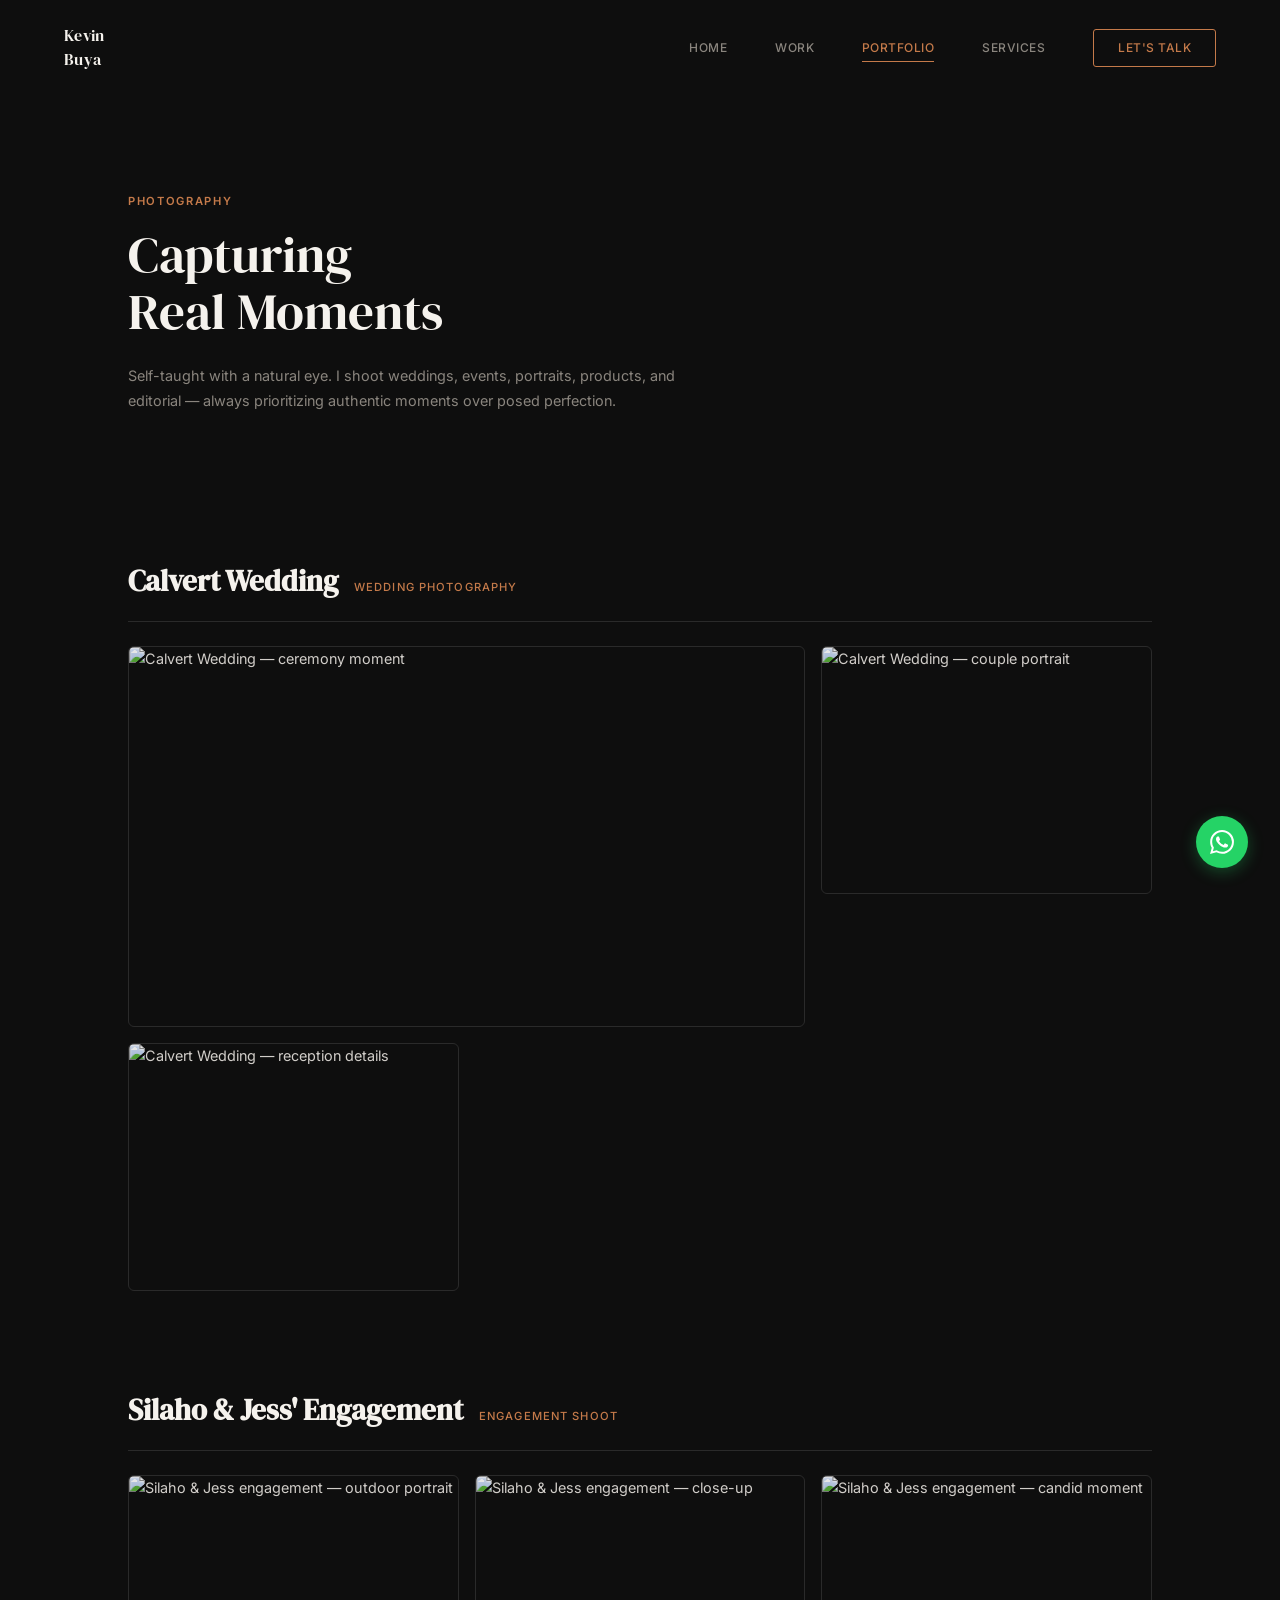
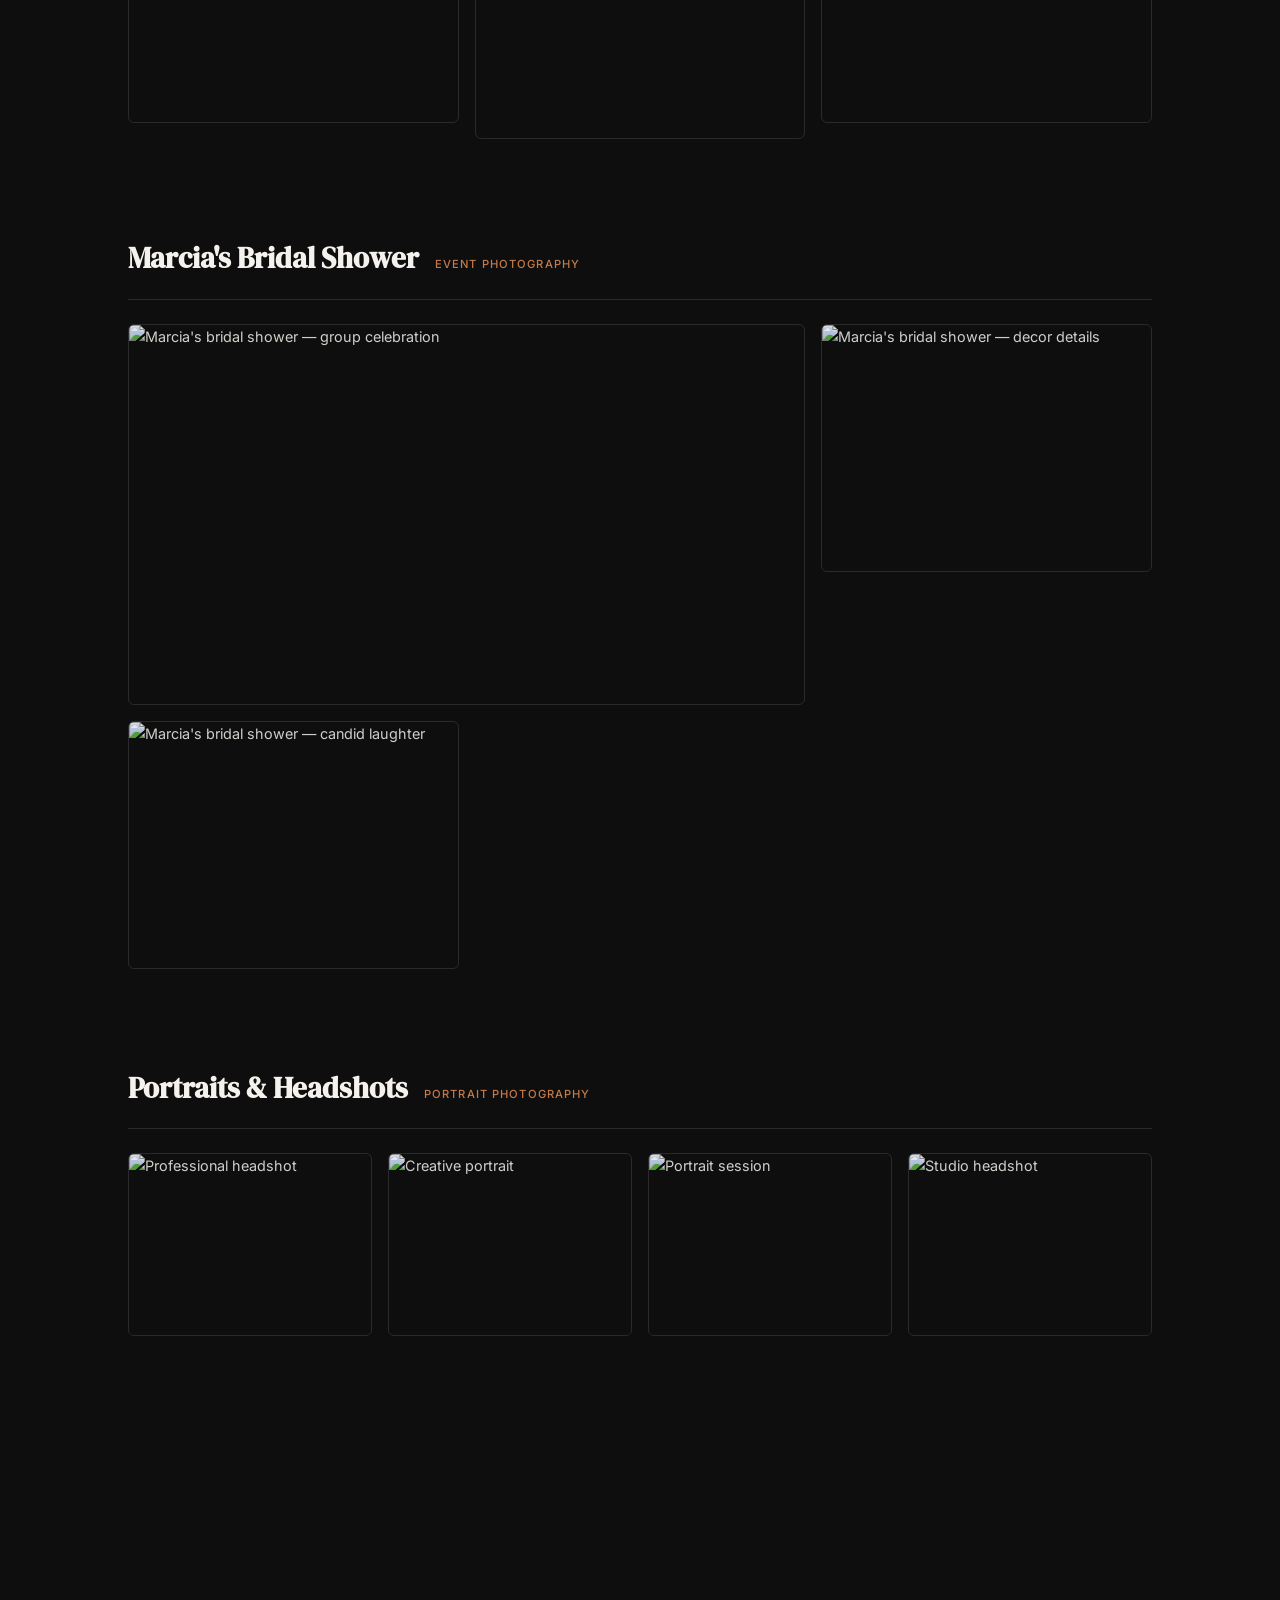
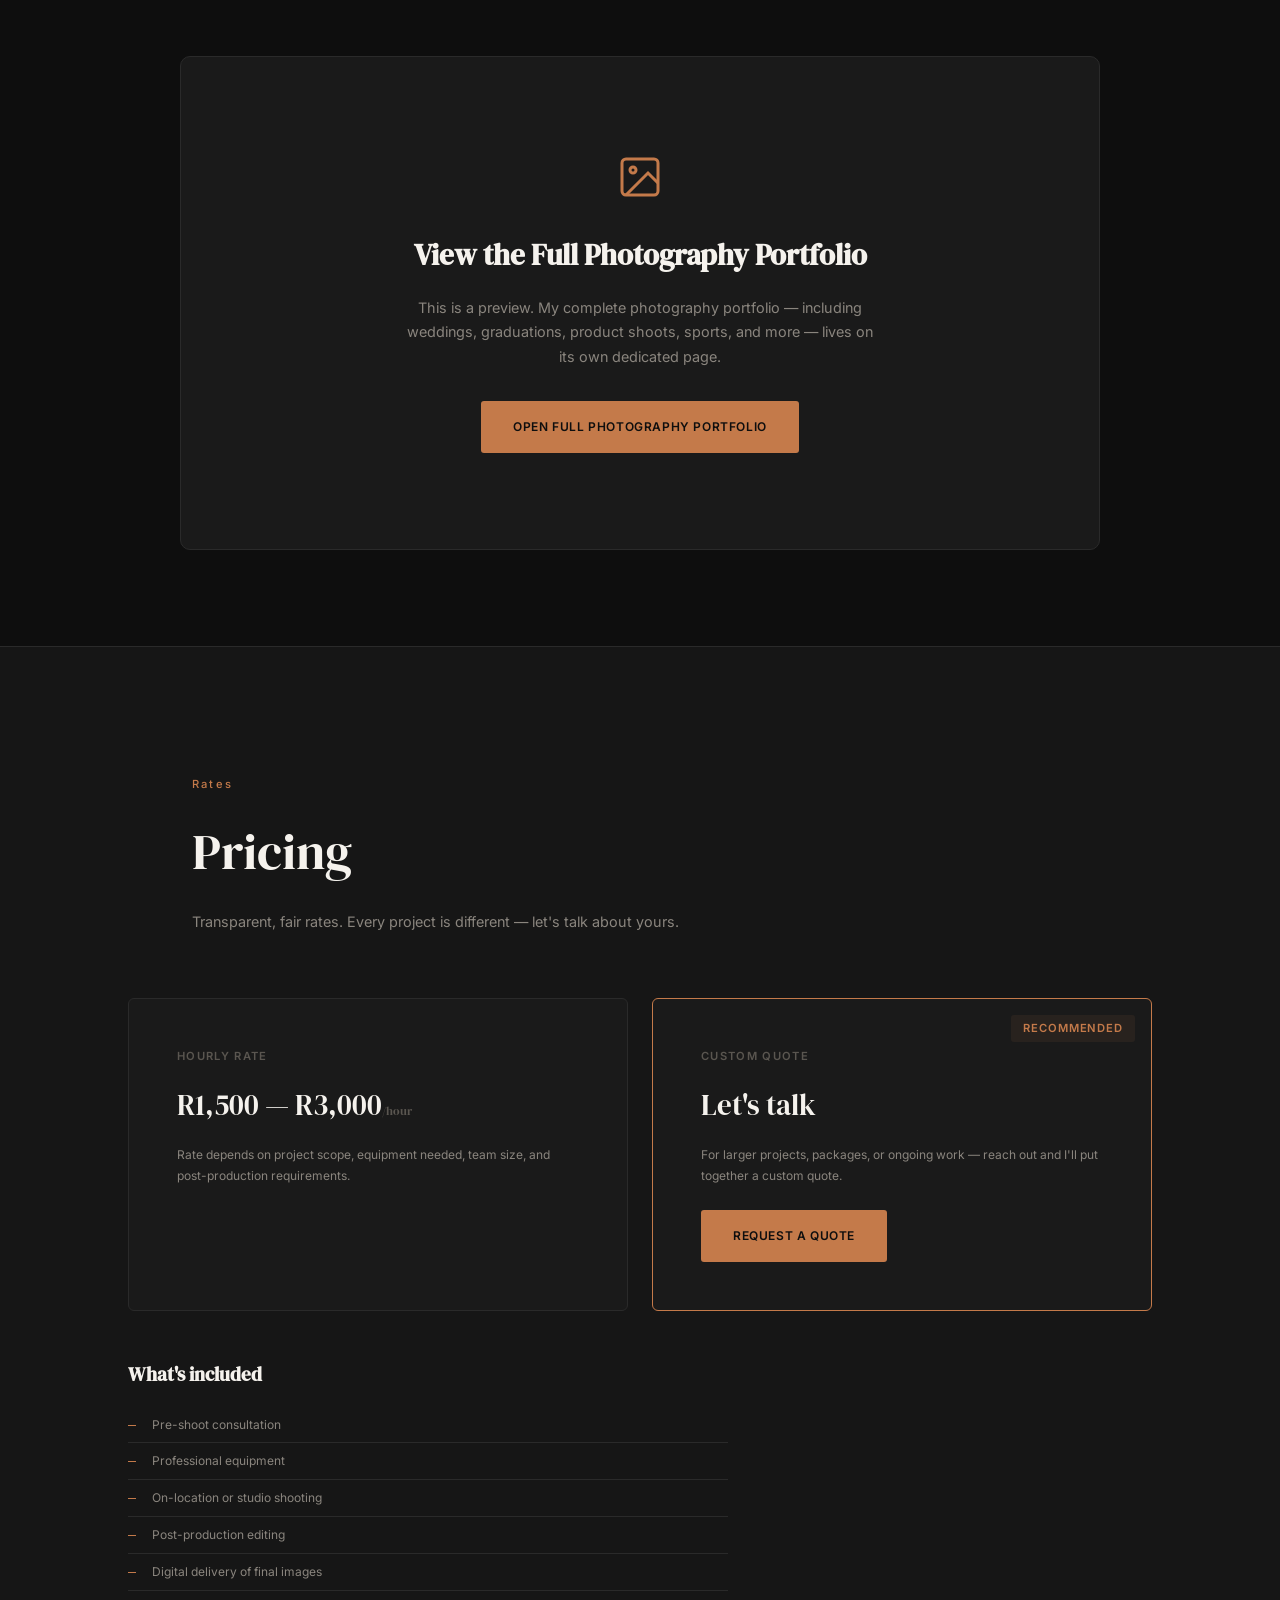
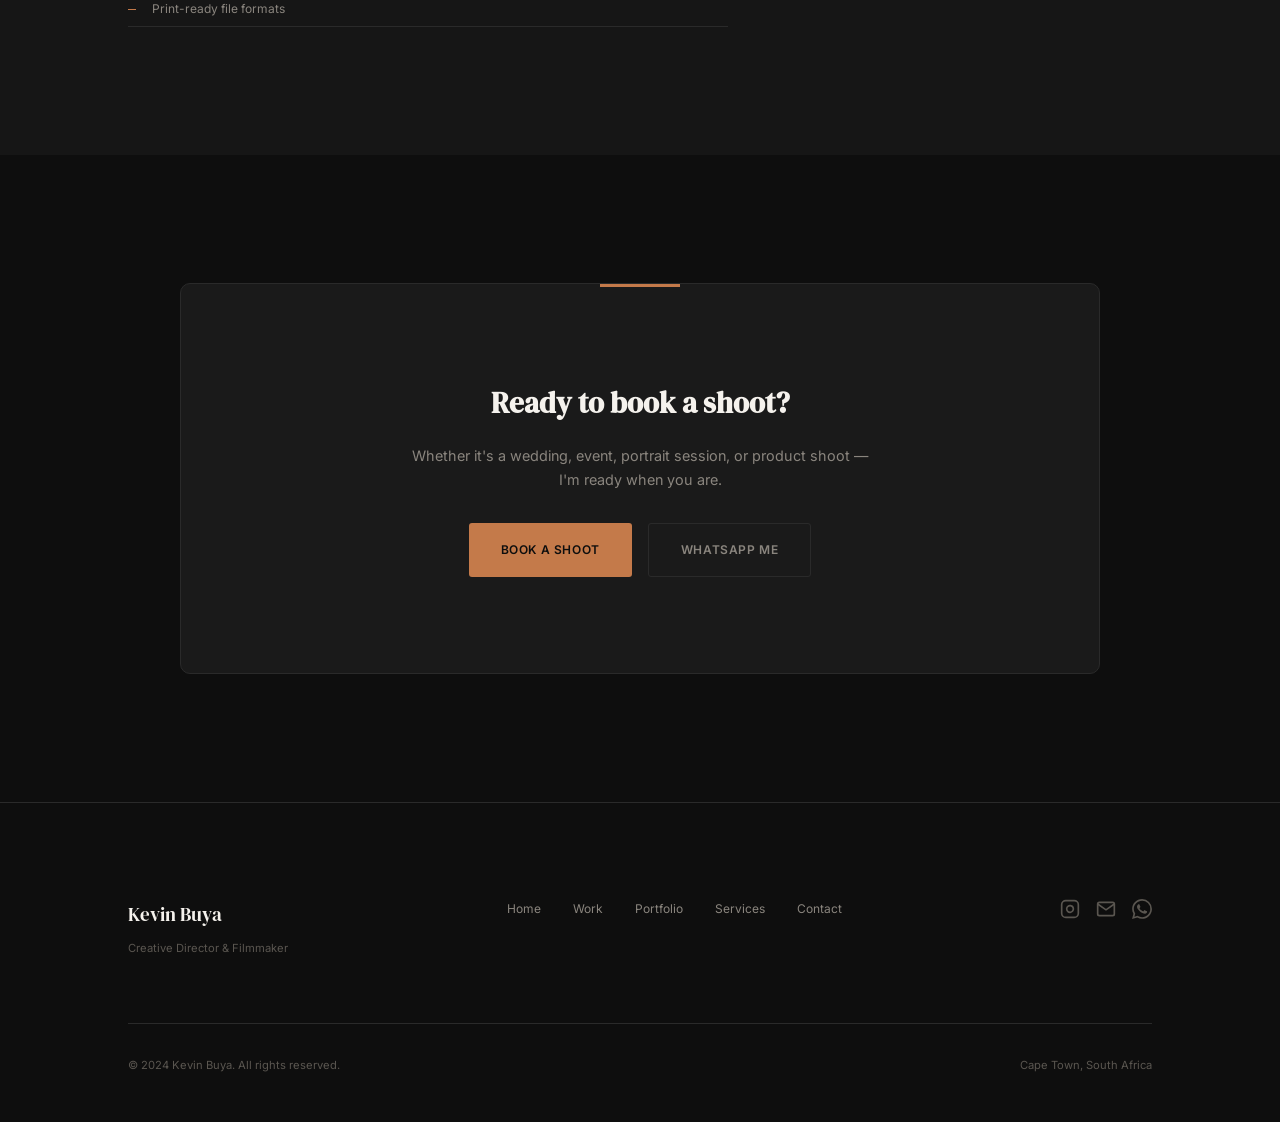
==== portfolio.html @ b2062ecd "Multi-page rebuild with real content and embedded media - Split into 5 pages: Home, Work, Portfolio," ====
<!DOCTYPE html>
<html lang="en">
<head>
  <meta charset="UTF-8">
  <meta name="viewport" content="width=device-width, initial-scale=1.0">
  <title>Photography Portfolio — Kevin Buya | Cape Town Photographer</title>
  <meta name="description" content="Photography portfolio by Kevin Buya. Weddings, events, portraits, products, sports, and editorial photography in Cape Town.">
  <link rel="icon" type="image/svg+xml" href="data:image/svg+xml,<svg xmlns='http://www.w3.org/2000/svg' viewBox='0 0 100 100'><text y='.9em' font-size='90'>KB</text></svg>">
  <link rel="preconnect" href="https://fonts.googleapis.com">
  <link rel="preconnect" href="https://fonts.gstatic.com" crossorigin>
  <link href="https://fonts.googleapis.com/css2?family=DM+Serif+Display:ital@0;1&family=Inter:wght@300;400;500;600&display=swap" rel="stylesheet">
  <link rel="stylesheet" href="styles.css">
</head>
<body>
  <div class="loader" id="loader" aria-hidden="true"><div class="loader__inner"><span class="loader__text">KB</span></div></div>

  <header class="nav" id="nav" role="banner">
    <a href="index.html" class="nav__logo"><span class="nav__logo-text">Kevin<br>Buya</span></a>
    <nav class="nav__links" role="navigation" aria-label="Main navigation">
      <a href="index.html" class="nav__link">Home</a>
      <a href="work.html" class="nav__link">Work</a>
      <a href="portfolio.html" class="nav__link nav__link--active">Portfolio</a>
      <a href="services.html" class="nav__link">Services</a>
      <a href="contact.html" class="nav__link nav__link--cta">Let's Talk</a>
    </nav>
    <button class="nav__toggle" id="navToggle" aria-label="Toggle menu" aria-expanded="false">
      <span class="nav__toggle-bar"></span><span class="nav__toggle-bar"></span>
    </button>
  </header>

  <div class="mobile-menu" id="mobileMenu" role="dialog" aria-label="Mobile navigation">
    <nav class="mobile-menu__nav">
      <a href="index.html" class="mobile-menu__link" data-index="01">Home</a>
      <a href="work.html" class="mobile-menu__link" data-index="02">Work</a>
      <a href="portfolio.html" class="mobile-menu__link" data-index="03">Portfolio</a>
      <a href="services.html" class="mobile-menu__link" data-index="04">Services</a>
      <a href="contact.html" class="mobile-menu__link" data-index="05">Contact</a>
    </nav>
    <div class="mobile-menu__footer">
      <a href="mailto:misfitculturesa@gmail.com" class="mobile-menu__contact">misfitculturesa@gmail.com</a>
    </div>
  </div>

  <main>
    <section class="page-hero">
      <div class="page-hero__content">
        <span class="page-hero__label reveal">Photography</span>
        <h1 class="page-hero__title reveal" data-delay="1">Capturing<br>Real Moments</h1>
        <p class="page-hero__sub reveal" data-delay="2">Self-taught with a natural eye. I shoot weddings, events, portraits, products, and editorial — always prioritizing authentic moments over posed perfection.</p>
      </div>
    </section>

    <!-- Photography Categories -->
    <section class="photo-portfolio">
      <div class="photo-portfolio__inner">

        <!-- Featured Projects as clickable gallery sections -->
        <div class="photo-section reveal">
          <div class="photo-section__header">
            <h2>Calvert Wedding</h2>
            <span class="photo-section__type">Wedding Photography</span>
          </div>
          <div class="photo-gallery photo-gallery--wedding">
            <div class="photo-gallery__item photo-gallery__item--wide">
              <img src="https://drive.google.com/thumbnail?id=1Px1_5sCIGdCCqFk1iHmx0U8QvjzXpFzv&sz=w1200" alt="Calvert Wedding — ceremony moment" loading="lazy">
            </div>
            <div class="photo-gallery__item">
              <img src="https://drive.google.com/thumbnail?id=1p1z32wHJKZ0W5zuEiIcIJDimNZXgD2gO&sz=w600" alt="Calvert Wedding — couple portrait" loading="lazy">
            </div>
            <div class="photo-gallery__item">
              <img src="https://drive.google.com/thumbnail?id=1g8lx3EDz1LwCZCLZqLaQ5MnpQox0wlx9&sz=w600" alt="Calvert Wedding — reception details" loading="lazy">
            </div>
          </div>
        </div>

        <div class="photo-section reveal">
          <div class="photo-section__header">
            <h2>Silaho & Jess' Engagement</h2>
            <span class="photo-section__type">Engagement Shoot</span>
          </div>
          <div class="photo-gallery">
            <div class="photo-gallery__item">
              <img src="https://drive.google.com/thumbnail?id=1SmOERoCYPhybz4x8TcalM75baoLjAzK_&sz=w600" alt="Silaho & Jess engagement — outdoor portrait" loading="lazy">
            </div>
            <div class="photo-gallery__item photo-gallery__item--tall">
              <img src="https://drive.google.com/thumbnail?id=1Yztl6vprQqogOcjCEjh2AEPF2RzxSQ7F&sz=w600" alt="Silaho & Jess engagement — close-up" loading="lazy">
            </div>
            <div class="photo-gallery__item">
              <img src="https://drive.google.com/thumbnail?id=1xyF1GpgW50MGuB2Rk4xbq2x-jFDpAuoX&sz=w600" alt="Silaho & Jess engagement — candid moment" loading="lazy">
            </div>
          </div>
        </div>

        <div class="photo-section reveal">
          <div class="photo-section__header">
            <h2>Marcia's Bridal Shower</h2>
            <span class="photo-section__type">Event Photography</span>
          </div>
          <div class="photo-gallery">
            <div class="photo-gallery__item photo-gallery__item--wide">
              <img src="https://drive.google.com/thumbnail?id=124jMDZqdBw7B8raekpmSrJ_w064IIoXa&sz=w1200" alt="Marcia's bridal shower — group celebration" loading="lazy">
            </div>
            <div class="photo-gallery__item">
              <img src="https://drive.google.com/thumbnail?id=1iLmOZOeWPAd5usPX6CQ9SFutzHzfonrQ&sz=w600" alt="Marcia's bridal shower — decor details" loading="lazy">
            </div>
            <div class="photo-gallery__item">
              <img src="https://drive.google.com/thumbnail?id=1ehI0OGRnI_Mb5UhvVjGZnPuiSU7UdD38&sz=w600" alt="Marcia's bridal shower — candid laughter" loading="lazy">
            </div>
          </div>
        </div>

        <div class="photo-section reveal">
          <div class="photo-section__header">
            <h2>Portraits & Headshots</h2>
            <span class="photo-section__type">Portrait Photography</span>
          </div>
          <div class="photo-gallery photo-gallery--portraits">
            <div class="photo-gallery__item">
              <img src="https://drive.google.com/thumbnail?id=1nSOHbcgIpXdcU0TuSHFdPdDtrUzs1KSh&sz=w600" alt="Professional headshot" loading="lazy">
            </div>
            <div class="photo-gallery__item">
              <img src="https://drive.google.com/thumbnail?id=1AJRGn4y__CXwFpwxK0kmfVtX1f0NrrpX&sz=w600" alt="Creative portrait" loading="lazy">
            </div>
            <div class="photo-gallery__item">
              <img src="https://drive.google.com/thumbnail?id=1qAv0C9bW0yKL4-AANd4TlN9Cdx5qL-Na&sz=w600" alt="Portrait session" loading="lazy">
            </div>
            <div class="photo-gallery__item">
              <img src="https://drive.google.com/thumbnail?id=1wmSAGE4EZR-CfPQAEJf-aKkQsEjWuCH2&sz=w600" alt="Studio headshot" loading="lazy">
            </div>
          </div>
        </div>

      </div>
    </section>

    <!-- Full Portfolio Link -->
    <section class="portfolio-link-section">
      <div class="portfolio-link-section__inner reveal">
        <div class="portfolio-link-section__icon">
          <svg width="48" height="48" viewBox="0 0 24 24" fill="none" stroke="currentColor" stroke-width="1.5"><rect x="3" y="3" width="18" height="18" rx="2" ry="2"/><circle cx="8.5" cy="8.5" r="1.5"/><polyline points="21 15 16 10 5 21"/></svg>
        </div>
        <h2>View the Full Photography Portfolio</h2>
        <p>This is a preview. My complete photography portfolio — including weddings, graduations, product shoots, sports, and more — lives on its own dedicated page.</p>
        <a href="https://misfitmediaweb.my.canva.site/portfolio" target="_blank" rel="noopener" class="btn btn--primary">Open Full Photography Portfolio</a>
      </div>
    </section>

    <!-- Rates -->
    <section class="rates">
      <div class="rates__inner">
        <div class="section-header">
          <span class="section-header__number">Rates</span>
          <h2 class="section-header__title reveal">Pricing</h2>
          <p class="section-header__sub reveal">Transparent, fair rates. Every project is different — let's talk about yours.</p>
        </div>

        <div class="rates__grid reveal">
          <div class="rate-card">
            <span class="rate-card__label">Hourly Rate</span>
            <div class="rate-card__price">R1,500 — R3,000<span>/hour</span></div>
            <p class="rate-card__note">Rate depends on project scope, equipment needed, team size, and post-production requirements.</p>
          </div>
          <div class="rate-card rate-card--highlight">
            <span class="rate-card__label">Custom Quote</span>
            <div class="rate-card__price">Let's talk</div>
            <p class="rate-card__note">For larger projects, packages, or ongoing work — reach out and I'll put together a custom quote.</p>
            <a href="contact.html" class="btn btn--primary" style="margin-top:var(--sp-5)">Request a quote</a>
          </div>
        </div>

        <div class="rates__includes reveal">
          <h3>What's included</h3>
          <ul>
            <li>Pre-shoot consultation</li>
            <li>Professional equipment</li>
            <li>On-location or studio shooting</li>
            <li>Post-production editing</li>
            <li>Digital delivery of final images</li>
            <li>Print-ready file formats</li>
          </ul>
        </div>
      </div>
    </section>

    <section class="cta-band">
      <div class="cta-band__inner reveal">
        <h2 class="cta-band__title">Ready to book a shoot?</h2>
        <p class="cta-band__text">Whether it's a wedding, event, portrait session, or product shoot — I'm ready when you are.</p>
        <div class="cta-band__actions">
          <a href="contact.html" class="btn btn--primary">Book a shoot</a>
          <a href="https://wa.me/27744455671" target="_blank" rel="noopener" class="btn btn--ghost">WhatsApp me</a>
        </div>
      </div>
    </section>
  </main>

  <footer class="footer" role="contentinfo">
    <div class="footer__inner">
      <div class="footer__top">
        <div class="footer__brand"><span class="footer__name">Kevin Buya</span><span class="footer__tagline">Creative Director & Filmmaker</span></div>
        <div class="footer__links"><a href="index.html">Home</a><a href="work.html">Work</a><a href="portfolio.html">Portfolio</a><a href="services.html">Services</a><a href="contact.html">Contact</a></div>
        <div class="footer__social">
          <a href="https://instagram.com/misfitmediax" target="_blank" rel="noopener" aria-label="Instagram"><svg width="20" height="20" viewBox="0 0 24 24" fill="none" stroke="currentColor" stroke-width="2"><rect x="2" y="2" width="20" height="20" rx="5" ry="5"/><path d="M16 11.37A4 4 0 1 1 12.63 8 4 4 0 0 1 16 11.37z"/><line x1="17.5" y1="6.5" x2="17.51" y2="6.5"/></svg></a>
          <a href="mailto:misfitculturesa@gmail.com" aria-label="Email"><svg width="20" height="20" viewBox="0 0 24 24" fill="none" stroke="currentColor" stroke-width="2"><path d="M4 4h16c1.1 0 2 .9 2 2v12c0 1.1-.9 2-2 2H4c-1.1 0-2-.9-2-2V6c0-1.1.9-2 2-2z"/><polyline points="22,6 12,13 2,6"/></svg></a>
          <a href="https://wa.me/27744455671" target="_blank" rel="noopener" aria-label="WhatsApp"><svg width="20" height="20" viewBox="0 0 24 24" fill="currentColor"><path d="M17.472 14.382c-.297-.149-1.758-.867-2.03-.967-.273-.099-.471-.148-.67.15-.197.297-.767.966-.94 1.164-.173.199-.347.223-.644.075-.297-.15-1.255-.463-2.39-1.475-.883-.788-1.48-1.761-1.653-2.059-.173-.297-.018-.458.13-.606.134-.133.298-.347.446-.52.149-.174.198-.298.298-.497.099-.198.05-.371-.025-.52-.075-.149-.669-1.612-.916-2.207-.242-.579-.487-.5-.669-.51-.173-.008-.371-.01-.57-.01-.198 0-.52.074-.792.372-.272.297-1.04 1.016-1.04 2.479 0 1.462 1.065 2.875 1.213 3.074.149.198 2.096 3.2 5.077 4.487.709.306 1.262.489 1.694.625.712.227 1.36.195 1.871.118.571-.085 1.758-.719 2.006-1.413.248-.694.248-1.289.173-1.413-.074-.124-.272-.198-.57-.347m-5.421 7.403h-.004a9.87 9.87 0 01-5.031-1.378l-.361-.214-3.741.982.998-3.648-.235-.374a9.86 9.86 0 01-1.51-5.26c.001-5.45 4.436-9.884 9.888-9.884 2.64 0 5.122 1.03 6.988 2.898a9.825 9.825 0 012.893 6.994c-.003 5.45-4.437 9.884-9.885 9.884m8.413-18.297A11.815 11.815 0 0012.05 0C5.495 0 .16 5.335.157 11.892c0 2.096.547 4.142 1.588 5.945L.057 24l6.305-1.654a11.882 11.882 0 005.683 1.448h.005c6.554 0 11.89-5.335 11.893-11.893a11.821 11.821 0 00-3.48-8.413z"/></svg></a>
        </div>
      </div>
      <div class="footer__bottom"><span class="footer__copy">&copy; 2024 Kevin Buya. All rights reserved.</span><span class="footer__credit">Cape Town, South Africa</span></div>
    </div>
  </footer>

  <a href="https://wa.me/27744455671" target="_blank" rel="noopener" class="fab" aria-label="Message on WhatsApp"><svg width="24" height="24" viewBox="0 0 24 24" fill="currentColor"><path d="M17.472 14.382c-.297-.149-1.758-.867-2.03-.967-.273-.099-.471-.148-.67.15-.197.297-.767.966-.94 1.164-.173.199-.347.223-.644.075-.297-.15-1.255-.463-2.39-1.475-.883-.788-1.48-1.761-1.653-2.059-.173-.297-.018-.458.13-.606.134-.133.298-.347.446-.52.149-.174.198-.298.298-.497.099-.198.05-.371-.025-.52-.075-.149-.669-1.612-.916-2.207-.242-.579-.487-.5-.669-.51-.173-.008-.371-.01-.57-.01-.198 0-.52.074-.792.372-.272.297-1.04 1.016-1.04 2.479 0 1.462 1.065 2.875 1.213 3.074.149.198 2.096 3.2 5.077 4.487.709.306 1.262.489 1.694.625.712.227 1.36.195 1.871.118.571-.085 1.758-.719 2.006-1.413.248-.694.248-1.289.173-1.413-.074-.124-.272-.198-.57-.347m-5.421 7.403h-.004a9.87 9.87 0 01-5.031-1.378l-.361-.214-3.741.982.998-3.648-.235-.374a9.86 9.86 0 01-1.51-5.26c.001-5.45 4.436-9.884 9.888-9.884 2.64 0 5.122 1.03 6.988 2.898a9.825 9.825 0 012.893 6.994c-.003 5.45-4.437 9.884-9.885 9.884m8.413-18.297A11.815 11.815 0 0012.05 0C5.495 0 .16 5.335.157 11.892c0 2.096.547 4.142 1.588 5.945L.057 24l6.305-1.654a11.882 11.882 0 005.683 1.448h.005c6.554 0 11.89-5.335 11.893-11.893a11.821 11.821 0 00-3.48-8.413z"/></svg></a>
  <script src="main.js" defer></script>
</body>
</html>
---- styles.css ----
/* ============================================================
   KEVIN BUYA — Portfolio | Multi-Page Design System
   ============================================================ */

:root {
  --c-bg:        #0e0e0e;
  --c-bg-alt:    #161616;
  --c-bg-card:   #1a1a1a;
  --c-surface:   #222222;
  --c-border:    #2a2a2a;
  --c-text:      #e8e4df;
  --c-text-muted:#8a857e;
  --c-text-dim:  #5a5650;
  --c-accent:    #c47a4a;
  --c-accent-hover: #d68e5e;
  --c-accent-bg: rgba(196, 122, 74, 0.08);
  --c-white:     #f5f2ed;

  --f-display: 'DM Serif Display', Georgia, serif;
  --f-body:    'Inter', -apple-system, BlinkMacSystemFont, sans-serif;

  --fs-hero:   clamp(2.8rem, 7vw, 6.5rem);
  --fs-h2:     clamp(2rem, 4vw, 3.5rem);
  --fs-h3:     clamp(1.3rem, 2.5vw, 1.8rem);
  --fs-h4:     clamp(1rem, 1.5vw, 1.25rem);
  --fs-body:   clamp(0.9rem, 1vw, 1.05rem);
  --fs-small:  clamp(0.75rem, 0.8vw, 0.85rem);
  --fs-xs:     0.7rem;

  --sp-1: 4px; --sp-2: 8px; --sp-3: 12px; --sp-4: 16px;
  --sp-5: 24px; --sp-6: 32px; --sp-7: 48px; --sp-8: 64px;
  --sp-9: 96px; --sp-10: 128px; --sp-11: 192px;

  --shadow-sm: 0 1px 3px rgba(0,0,0,0.3);
  --shadow-md: 0 4px 16px rgba(0,0,0,0.4);
  --shadow-lg: 0 8px 32px rgba(0,0,0,0.5);
  --shadow-accent: 0 4px 24px rgba(196,122,74,0.15);

  --radius-sm: 3px; --radius-md: 6px; --radius-lg: 10px;
  --ease-out: cubic-bezier(0.16, 1, 0.3, 1);
  --ease-in-out: cubic-bezier(0.65, 0, 0.35, 1);
  --t-fast: 200ms; --t-med: 400ms; --t-slow: 700ms;
  --container: min(1280px, 90vw);
  --container-narrow: min(920px, 90vw);
}

*, *::before, *::after { margin: 0; padding: 0; box-sizing: border-box; }
html { scroll-behavior: smooth; -webkit-font-smoothing: antialiased; -moz-osx-font-smoothing: grayscale; scroll-padding-top: 80px; }
body { font-family: var(--f-body); font-size: var(--fs-body); line-height: 1.65; color: var(--c-text); background: var(--c-bg); overflow-x: hidden; }
img, video { display: block; max-width: 100%; height: auto; }
a { color: inherit; text-decoration: none; }
button { cursor: pointer; border: none; background: none; font-family: inherit; color: inherit; }
ul, ol { list-style: none; }
::selection { background: var(--c-accent); color: var(--c-bg); }

/* Loader */
.loader { position: fixed; inset: 0; z-index: 9999; background: var(--c-bg); display: flex; align-items: center; justify-content: center; transition: opacity 0.6s var(--ease-out), visibility 0.6s; }
.loader.hidden { opacity: 0; visibility: hidden; pointer-events: none; }
.loader__text { font-family: var(--f-display); font-size: 2rem; color: var(--c-accent); letter-spacing: 0.05em; animation: loaderPulse 1.2s ease-in-out infinite; }
@keyframes loaderPulse { 0%, 100% { opacity: 0.3; } 50% { opacity: 1; } }

/* Nav */
.nav { position: fixed; top: 0; left: 0; right: 0; z-index: 100; display: flex; align-items: center; justify-content: space-between; padding: var(--sp-5) clamp(var(--sp-5), 5vw, var(--sp-8)); transition: background var(--t-fast), backdrop-filter var(--t-fast), padding var(--t-fast); }
.nav.scrolled { background: rgba(14,14,14,0.92); backdrop-filter: blur(12px); -webkit-backdrop-filter: blur(12px); padding-top: var(--sp-4); padding-bottom: var(--sp-4); border-bottom: 1px solid var(--c-border); }
.nav__logo { z-index: 101; }
.nav__logo-text { font-family: var(--f-display); font-size: 1rem; line-height: 1.15; letter-spacing: 0.02em; color: var(--c-white); transition: color var(--t-fast); }
.nav__logo:hover .nav__logo-text { color: var(--c-accent); }
.nav__links { display: flex; align-items: center; gap: var(--sp-7); }
.nav__link { font-size: var(--fs-small); font-weight: 500; letter-spacing: 0.04em; text-transform: uppercase; color: var(--c-text-muted); transition: color var(--t-fast); position: relative; }
.nav__link::after { content: ''; position: absolute; bottom: -4px; left: 0; width: 0; height: 1px; background: var(--c-accent); transition: width var(--t-med) var(--ease-out); }
.nav__link:hover { color: var(--c-text); }
.nav__link:hover::after { width: 100%; }
.nav__link--active { color: var(--c-accent); }
.nav__link--active::after { width: 100%; }
.nav__link--cta { color: var(--c-accent); padding: var(--sp-2) var(--sp-5); border: 1px solid var(--c-accent); border-radius: var(--radius-sm); transition: background var(--t-fast), color var(--t-fast); }
.nav__link--cta::after { display: none; }
.nav__link--cta:hover { background: var(--c-accent); color: var(--c-bg); }
.nav__toggle { display: none; flex-direction: column; gap: 6px; z-index: 101; padding: var(--sp-2); }
.nav__toggle-bar { display: block; width: 24px; height: 2px; background: var(--c-white); transition: transform var(--t-med) var(--ease-out), opacity var(--t-fast); }
.nav__toggle.active .nav__toggle-bar:first-child { transform: translateY(4px) rotate(45deg); }
.nav__toggle.active .nav__toggle-bar:last-child { transform: translateY(-4px) rotate(-45deg); }

/* Mobile Menu */
.mobile-menu { position: fixed; inset: 0; z-index: 99; background: var(--c-bg); display: flex; flex-direction: column; justify-content: center; padding: var(--sp-9) clamp(var(--sp-5), 8vw, var(--sp-8)); opacity: 0; visibility: hidden; transition: opacity var(--t-slow) var(--ease-out), visibility var(--t-slow); }
.mobile-menu.open { opacity: 1; visibility: visible; }
.mobile-menu__link { display: block; font-family: var(--f-display); font-size: clamp(2rem, 8vw, 3.5rem); line-height: 1.3; margin-bottom: var(--sp-5); color: var(--c-text); transform: translateY(30px); opacity: 0; transition: transform var(--t-slow) var(--ease-out), opacity var(--t-slow), color var(--t-fast); }
.mobile-menu.open .mobile-menu__link { transform: translateY(0); opacity: 1; }
.mobile-menu.open .mobile-menu__link:nth-child(1) { transition-delay: 0.1s; }
.mobile-menu.open .mobile-menu__link:nth-child(2) { transition-delay: 0.15s; }
.mobile-menu.open .mobile-menu__link:nth-child(3) { transition-delay: 0.2s; }
.mobile-menu.open .mobile-menu__link:nth-child(4) { transition-delay: 0.25s; }
.mobile-menu.open .mobile-menu__link:nth-child(5) { transition-delay: 0.3s; }
.mobile-menu__link::before { content: attr(data-index); display: block; font-family: var(--f-body); font-size: var(--fs-xs); font-weight: 500; letter-spacing: 0.1em; text-transform: uppercase; color: var(--c-accent); margin-bottom: var(--sp-1); }
.mobile-menu__link:hover { color: var(--c-accent); }
.mobile-menu__footer { position: absolute; bottom: var(--sp-7); left: clamp(var(--sp-5), 8vw, var(--sp-8)); }
.mobile-menu__contact { display: block; font-size: var(--fs-small); color: var(--c-text-muted); margin-bottom: var(--sp-2); }

/* Hero with Background Image */
.hero { min-height: 100vh; min-height: 100svh; display: flex; flex-direction: column; justify-content: center; padding: var(--sp-10) clamp(var(--sp-5), 5vw, var(--sp-8)); position: relative; overflow: hidden; }
.hero__bg { position: absolute; inset: 0; z-index: 0; }
.hero__bg-img { width: 100%; height: 100%; object-fit: cover; filter: brightness(0.35) saturate(0.7); }
.hero__bg-overlay { position: absolute; inset: 0; background: linear-gradient(135deg, rgba(14,14,14,0.85) 0%, rgba(14,14,14,0.4) 50%, rgba(14,14,14,0.7) 100%); }
.hero__content { max-width: 800px; position: relative; z-index: 1; }
.hero__tag { display: flex; align-items: center; gap: var(--sp-4); margin-bottom: var(--sp-6); }
.hero__tag-line { width: 40px; height: 1px; background: var(--c-accent); }
.hero__tag-text { font-size: var(--fs-small); font-weight: 500; letter-spacing: 0.1em; text-transform: uppercase; color: var(--c-accent); }
.hero__title { font-family: var(--f-display); font-size: var(--fs-hero); font-weight: 400; line-height: 1.05; margin-bottom: var(--sp-6); color: var(--c-white); }
.hero__title-line { display: block; }
.hero__title-accent { color: var(--c-accent); }
.hero__sub { font-size: clamp(1rem, 1.3vw, 1.15rem); line-height: 1.7; color: var(--c-text-muted); max-width: 560px; margin-bottom: var(--sp-7); }
.hero__actions { display: flex; gap: var(--sp-4); flex-wrap: wrap; }
.hero__scroll { position: absolute; bottom: var(--sp-7); left: clamp(var(--sp-5), 5vw, var(--sp-8)); display: flex; align-items: center; gap: var(--sp-3); z-index: 1; }
.hero__scroll-text { font-size: var(--fs-xs); letter-spacing: 0.15em; text-transform: uppercase; color: var(--c-text-dim); }
.hero__scroll-line { width: 1px; height: 48px; background: linear-gradient(to bottom, var(--c-accent), transparent); animation: scrollLine 2s ease-in-out infinite; }
@keyframes scrollLine { 0% { transform: scaleY(0); transform-origin: top; } 50% { transform: scaleY(1); transform-origin: top; } 50.01% { transform-origin: bottom; } 100% { transform: scaleY(0); transform-origin: bottom; } }

/* Buttons */
.btn { display: inline-flex; align-items: center; justify-content: center; font-family: var(--f-body); font-size: var(--fs-small); font-weight: 600; letter-spacing: 0.05em; text-transform: uppercase; padding: var(--sp-4) var(--sp-6); border-radius: var(--radius-sm); transition: all var(--t-fast) var(--ease-out); position: relative; overflow: hidden; }
.btn--primary { background: var(--c-accent); color: var(--c-bg); }
.btn--primary:hover { background: var(--c-accent-hover); box-shadow: var(--shadow-accent); transform: translateY(-1px); }
.btn--ghost { border: 1px solid var(--c-border); color: var(--c-text-muted); }
.btn--ghost:hover { border-color: var(--c-text-muted); color: var(--c-text); }
.btn--full { width: 100%; }

/* Section Headers */
.section-header { max-width: var(--container); margin: 0 auto var(--sp-8); padding: 0 clamp(var(--sp-5), 5vw, var(--sp-8)); }
.section-header__number { font-size: var(--fs-xs); font-weight: 500; letter-spacing: 0.2em; color: var(--c-accent); margin-bottom: var(--sp-4); display: block; }
.section-header__title { font-family: var(--f-display); font-size: var(--fs-h2); font-weight: 400; color: var(--c-white); margin-bottom: var(--sp-4); }
.section-header__sub { font-size: var(--fs-body); color: var(--c-text-muted); max-width: 520px; line-height: 1.7; }

/* Page Hero (inner pages) */
.page-hero { padding: var(--sp-11) clamp(var(--sp-5), 5vw, var(--sp-8)) var(--sp-9); max-width: var(--container); margin: 0 auto; }
.page-hero__content { max-width: 700px; }
.page-hero__label { font-size: var(--fs-xs); font-weight: 600; letter-spacing: 0.15em; text-transform: uppercase; color: var(--c-accent); margin-bottom: var(--sp-4); display: block; }
.page-hero__title { font-family: var(--f-display); font-size: var(--fs-h2); font-weight: 400; color: var(--c-white); margin-bottom: var(--sp-5); line-height: 1.1; }
.page-hero__sub { font-size: var(--fs-body); color: var(--c-text-muted); line-height: 1.75; max-width: 560px; }

/* About */
.about { padding: var(--sp-10) 0; }
.about__layout { max-width: var(--container); margin: 0 auto; padding: 0 clamp(var(--sp-5), 5vw, var(--sp-8)); display: grid; grid-template-columns: 0.8fr 1fr; gap: var(--sp-9); align-items: start; }
.about__portrait-frame { aspect-ratio: 3 / 4; border-radius: var(--radius-md); overflow: hidden; border: 1px solid var(--c-border); position: relative; }
.about__portrait-img { width: 100%; height: 100%; object-fit: cover; }
.about__portrait-caption { font-size: var(--fs-xs); color: var(--c-text-dim); margin-top: var(--sp-3); letter-spacing: 0.05em; }
.about__lead { font-family: var(--f-display); font-size: var(--fs-h4); font-style: italic; color: var(--c-white); line-height: 1.5; margin-bottom: var(--sp-6); }
.about__text p { color: var(--c-text-muted); margin-bottom: var(--sp-5); line-height: 1.75; }
.about__quote { margin-top: var(--sp-7); padding-left: var(--sp-5); border-left: 2px solid var(--c-accent); }
.about__quote p { font-family: var(--f-display); font-size: var(--fs-h4); font-style: italic; color: var(--c-white); margin-bottom: var(--sp-3); }
.about__quote cite { font-size: var(--fs-small); font-style: normal; color: var(--c-text-dim); }

/* Stats */
.stats { max-width: var(--container); margin: var(--sp-9) auto 0; padding: var(--sp-8) clamp(var(--sp-5), 5vw, var(--sp-8)); display: grid; grid-template-columns: repeat(4, 1fr); gap: var(--sp-6); border-top: 1px solid var(--c-border); border-bottom: 1px solid var(--c-border); }
.stat { text-align: center; }
.stat__number { font-family: var(--f-display); font-size: clamp(2rem, 3.5vw, 3rem); color: var(--c-white); display: inline; }
.stat__suffix { font-family: var(--f-display); font-size: clamp(1.2rem, 2vw, 1.5rem); color: var(--c-accent); }
.stat__label { display: block; font-size: var(--fs-small); color: var(--c-text-muted); margin-top: var(--sp-2); }

/* Disciplines Grid (Home) */
.disciplines { padding: var(--sp-10) 0; }
.disciplines__grid { max-width: var(--container); margin: 0 auto; padding: 0 clamp(var(--sp-5), 5vw, var(--sp-8)); display: grid; grid-template-columns: repeat(2, 1fr); gap: var(--sp-5); }
.discipline { padding: var(--sp-7); background: var(--c-bg-card); border: 1px solid var(--c-border); border-radius: var(--radius-md); transition: border-color var(--t-fast), transform var(--t-med) var(--ease-out); display: block; }
.discipline:hover { border-color: rgba(196,122,74,0.25); transform: translateY(-2px); }
.discipline__icon { color: var(--c-accent); margin-bottom: var(--sp-5); }
.discipline__title { font-family: var(--f-display); font-size: var(--fs-h4); color: var(--c-white); margin-bottom: var(--sp-3); }
.discipline__desc { font-size: var(--fs-small); color: var(--c-text-muted); line-height: 1.7; margin-bottom: var(--sp-5); }
.discipline__cta { font-size: var(--fs-xs); font-weight: 600; letter-spacing: 0.05em; text-transform: uppercase; color: var(--c-accent); }

/* Featured Work Grid (Home) */
.featured { padding: var(--sp-10) 0; }
.featured__grid { max-width: var(--container); margin: 0 auto; padding: 0 clamp(var(--sp-5), 5vw, var(--sp-8)); display: grid; grid-template-columns: 1fr 1fr 1fr; grid-template-rows: auto auto; gap: var(--sp-5); }
.featured__item { background: var(--c-bg-card); border: 1px solid var(--c-border); border-radius: var(--radius-md); overflow: hidden; transition: transform var(--t-med) var(--ease-out), box-shadow var(--t-med), border-color var(--t-fast); display: block; }
.featured__item:hover { transform: translateY(-4px); box-shadow: var(--shadow-lg); border-color: rgba(196,122,74,0.2); }
.featured__item--large { grid-column: 1 / -1; display: grid; grid-template-columns: 1.5fr 1fr; }
.featured__media { aspect-ratio: 16 / 10; overflow: hidden; position: relative; }
.featured__item--large .featured__media { aspect-ratio: 16 / 9; }
.featured__media img { width: 100%; height: 100%; object-fit: cover; transition: transform var(--t-slow) var(--ease-out); }
.featured__item:hover .featured__media img { transform: scale(1.03); }
.featured__overlay { position: absolute; inset: 0; background: rgba(14,14,14,0.3); display: flex; align-items: center; justify-content: center; opacity: 0; transition: opacity var(--t-fast); }
.featured__item:hover .featured__overlay { opacity: 1; }
.featured__play { width: 64px; height: 64px; border-radius: 50%; background: rgba(196,122,74,0.9); display: flex; align-items: center; justify-content: center; color: var(--c-bg); padding-left: 4px; }
.featured__info { padding: var(--sp-5); }
.featured__item--large .featured__info { padding: var(--sp-7); display: flex; flex-direction: column; justify-content: center; }
.featured__cat { font-size: var(--fs-xs); font-weight: 600; letter-spacing: 0.1em; text-transform: uppercase; color: var(--c-accent); margin-bottom: var(--sp-3); display: block; }
.featured__info h3 { font-family: var(--f-display); font-size: var(--fs-h3); color: var(--c-white); margin-bottom: var(--sp-3); }
.featured__info p { font-size: var(--fs-small); color: var(--c-text-muted); line-height: 1.65; }
.featured__more { max-width: var(--container); margin: var(--sp-7) auto 0; padding: 0 clamp(var(--sp-5), 5vw, var(--sp-8)); text-align: center; }

/* Testimonials */
.testimonials { padding: var(--sp-10) 0; background: var(--c-bg-alt); border-top: 1px solid var(--c-border); border-bottom: 1px solid var(--c-border); }
.testimonials__inner { max-width: var(--container-narrow); margin: 0 auto; padding: 0 clamp(var(--sp-5), 5vw, var(--sp-8)); text-align: center; }
.testimonials__heading { font-size: var(--fs-xs); font-weight: 600; letter-spacing: 0.15em; text-transform: uppercase; color: var(--c-accent); margin-bottom: var(--sp-7); }
.testimonials__carousel { position: relative; min-height: 180px; }
.testimonial { position: absolute; inset: 0; display: flex; flex-direction: column; align-items: center; justify-content: center; opacity: 0; transition: opacity var(--t-slow) var(--ease-out); }
.testimonial.active { position: relative; opacity: 1; }
.testimonial__text { font-family: var(--f-display); font-size: clamp(1.1rem, 2vw, 1.5rem); font-style: italic; color: var(--c-white); line-height: 1.6; max-width: 700px; margin-bottom: var(--sp-6); }
.testimonial__name { font-size: var(--fs-small); color: var(--c-text-dim); }
.testimonials__dots { display: flex; justify-content: center; gap: var(--sp-3); margin-top: var(--sp-6); }
.testimonials__dot { width: 8px; height: 8px; border-radius: 50%; background: var(--c-border); transition: background var(--t-fast), transform var(--t-fast); }
.testimonials__dot.active { background: var(--c-accent); transform: scale(1.2); }

/* CTA Band */
.cta-band { padding: var(--sp-10) 0; }
.cta-band__inner { max-width: var(--container-narrow); margin: 0 auto; padding: var(--sp-9) clamp(var(--sp-5), 5vw, var(--sp-8)); text-align: center; background: var(--c-bg-card); border: 1px solid var(--c-border); border-radius: var(--radius-lg); position: relative; overflow: hidden; }
.cta-band__inner::before { content: ''; position: absolute; top: 0; left: 50%; transform: translateX(-50%); width: 80px; height: 3px; background: var(--c-accent); }
.cta-band__title { font-family: var(--f-display); font-size: var(--fs-h3); color: var(--c-white); margin-bottom: var(--sp-4); }
.cta-band__text { font-size: var(--fs-body); color: var(--c-text-muted); margin-bottom: var(--sp-6); max-width: 480px; margin-left: auto; margin-right: auto; }
.cta-band__actions { display: flex; gap: var(--sp-4); justify-content: center; flex-wrap: wrap; }

/* Work Page — Video Grid */
.work-section { padding: var(--sp-9) 0; }
.work-section--alt { background: var(--c-bg-alt); border-top: 1px solid var(--c-border); border-bottom: 1px solid var(--c-border); }
.work-section__inner { max-width: var(--container); margin: 0 auto; padding: 0 clamp(var(--sp-5), 5vw, var(--sp-8)); }
.work-section__title { font-family: var(--f-display); font-size: var(--fs-h2); color: var(--c-white); margin-bottom: var(--sp-4); }
.work-section__intro { font-size: var(--fs-body); color: var(--c-text-muted); max-width: 560px; margin-bottom: var(--sp-7); line-height: 1.75; }

.video-grid { display: grid; grid-template-columns: repeat(2, 1fr); gap: var(--sp-5); }
.video-grid--trio { grid-template-columns: repeat(3, 1fr); }
.video-grid--duo { grid-template-columns: repeat(2, 1fr); }

.video-card { background: var(--c-bg-card); border: 1px solid var(--c-border); border-radius: var(--radius-md); overflow: hidden; transition: border-color var(--t-fast), transform var(--t-med) var(--ease-out); }
.video-card:hover { border-color: rgba(196,122,74,0.2); transform: translateY(-2px); }
.video-card--featured { grid-column: span 2; display: grid; grid-template-columns: 1.5fr 1fr; }
.video-card__player { aspect-ratio: 16 / 9; overflow: hidden; position: relative; background: var(--c-surface); }
.video-card__player iframe { width: 100%; height: 100%; border: none; }
.video-card__info { padding: var(--sp-5); }
.video-card--featured .video-card__info { padding: var(--sp-7); display: flex; flex-direction: column; justify-content: center; }
.video-card__tag { font-size: var(--fs-xs); font-weight: 600; letter-spacing: 0.1em; text-transform: uppercase; color: var(--c-accent); margin-bottom: var(--sp-3); display: block; }
.video-card__info h3 { font-family: var(--f-display); font-size: var(--fs-h4); color: var(--c-white); margin-bottom: var(--sp-3); }
.video-card__info p { font-size: var(--fs-small); color: var(--c-text-muted); line-height: 1.65; }
.video-card__year { font-size: var(--fs-xs); color: var(--c-text-dim); margin-top: var(--sp-3); display: block; }

/* Work Filters */
.work__filters { display: flex; gap: var(--sp-2); flex-wrap: wrap; }
.work__filter { font-size: var(--fs-small); font-weight: 500; padding: var(--sp-2) var(--sp-4); border-radius: var(--radius-sm); color: var(--c-text-muted); transition: all var(--t-fast); border: 1px solid transparent; }
.work__filter:hover { color: var(--c-text); }
.work__filter.active { color: var(--c-accent); border-color: var(--c-accent); background: var(--c-accent-bg); }

/* Portfolio Page — Photo Gallery */
.photo-portfolio { padding: var(--sp-7) 0 var(--sp-10); }
.photo-portfolio__inner { max-width: var(--container); margin: 0 auto; padding: 0 clamp(var(--sp-5), 5vw, var(--sp-8)); }

.photo-section { margin-bottom: var(--sp-9); }
.photo-section__header { display: flex; align-items: baseline; gap: var(--sp-4); margin-bottom: var(--sp-5); padding-bottom: var(--sp-4); border-bottom: 1px solid var(--c-border); }
.photo-section__header h2 { font-family: var(--f-display); font-size: var(--fs-h3); color: var(--c-white); }
.photo-section__type { font-size: var(--fs-xs); font-weight: 500; letter-spacing: 0.1em; text-transform: uppercase; color: var(--c-accent); }

.photo-gallery { display: grid; grid-template-columns: repeat(3, 1fr); gap: var(--sp-4); }
.photo-gallery__item { aspect-ratio: 4 / 3; overflow: hidden; border-radius: var(--radius-md); border: 1px solid var(--c-border); cursor: pointer; }
.photo-gallery__item--wide { grid-column: span 2; aspect-ratio: 16 / 9; }
.photo-gallery__item--tall { grid-row: span 2; aspect-ratio: auto; }
.photo-gallery__item img { width: 100%; height: 100%; object-fit: cover; transition: transform var(--t-slow) var(--ease-out), filter var(--t-fast); filter: brightness(0.9); }
.photo-gallery__item:hover img { transform: scale(1.05); filter: brightness(1); }
.photo-gallery--portraits { grid-template-columns: repeat(4, 1fr); }

/* Portfolio Link Section */
.portfolio-link-section { padding: var(--sp-9) 0; }
.portfolio-link-section__inner { max-width: var(--container-narrow); margin: 0 auto; padding: var(--sp-9) clamp(var(--sp-5), 5vw, var(--sp-8)); text-align: center; background: var(--c-bg-card); border: 1px solid var(--c-border); border-radius: var(--radius-lg); }
.portfolio-link-section__icon { color: var(--c-accent); margin-bottom: var(--sp-5); }
.portfolio-link-section__inner h2 { font-family: var(--f-display); font-size: var(--fs-h3); color: var(--c-white); margin-bottom: var(--sp-4); }
.portfolio-link-section__inner p { font-size: var(--fs-body); color: var(--c-text-muted); max-width: 480px; margin: 0 auto var(--sp-6); line-height: 1.7; }

/* Rates */
.rates { padding: var(--sp-10) 0; background: var(--c-bg-alt); border-top: 1px solid var(--c-border); }
.rates__inner { max-width: var(--container); margin: 0 auto; padding: 0 clamp(var(--sp-5), 5vw, var(--sp-8)); }
.rates__grid { display: grid; grid-template-columns: repeat(2, 1fr); gap: var(--sp-5); margin-bottom: var(--sp-7); }
.rate-card { padding: var(--sp-7); background: var(--c-bg-card); border: 1px solid var(--c-border); border-radius: var(--radius-md); }
.rate-card--highlight { border-color: var(--c-accent); position: relative; }
.rate-card--highlight::before { content: 'Recommended'; position: absolute; top: var(--sp-4); right: var(--sp-4); font-size: var(--fs-xs); font-weight: 600; letter-spacing: 0.08em; text-transform: uppercase; color: var(--c-accent); background: var(--c-accent-bg); padding: var(--sp-1) var(--sp-3); border-radius: var(--radius-sm); }
.rate-card__label { font-size: var(--fs-xs); font-weight: 600; letter-spacing: 0.12em; text-transform: uppercase; color: var(--c-text-dim); margin-bottom: var(--sp-4); display: block; }
.rate-card__price { font-family: var(--f-display); font-size: var(--fs-h3); color: var(--c-white); margin-bottom: var(--sp-4); }
.rate-card__price span { font-size: var(--fs-small); color: var(--c-text-dim); }
.rate-card__note { font-size: var(--fs-small); color: var(--c-text-muted); line-height: 1.7; }
.rates__includes { max-width: 600px; }
.rates__includes h3 { font-family: var(--f-display); font-size: var(--fs-h4); color: var(--c-white); margin-bottom: var(--sp-4); }
.rates__includes li { font-size: var(--fs-small); color: var(--c-text-muted); padding: var(--sp-2) 0; padding-left: var(--sp-5); position: relative; border-bottom: 1px solid var(--c-border); }
.rates__includes li::before { content: ''; position: absolute; left: 0; top: 50%; width: 8px; height: 1px; background: var(--c-accent); }

/* Services Detail Page */
.services-detail { padding: var(--sp-7) 0 var(--sp-10); }
.services-detail__inner { max-width: var(--container); margin: 0 auto; padding: 0 clamp(var(--sp-5), 5vw, var(--sp-8)); }
.service-block { margin-bottom: var(--sp-10); padding-bottom: var(--sp-10); border-bottom: 1px solid var(--c-border); }
.service-block:last-child { border-bottom: none; margin-bottom: 0; padding-bottom: 0; }
.service-block__header { display: flex; align-items: baseline; gap: var(--sp-5); margin-bottom: var(--sp-6); }
.service-block__num { font-size: var(--fs-xs); font-weight: 600; letter-spacing: 0.15em; color: var(--c-accent); flex-shrink: 0; }
.service-block__header h2 { font-family: var(--f-display); font-size: var(--fs-h3); color: var(--c-white); }
.service-block__content { display: grid; grid-template-columns: 1fr 1fr; gap: var(--sp-7); margin-bottom: var(--sp-6); }
.service-block__text p { font-size: var(--fs-body); color: var(--c-text-muted); line-height: 1.75; margin-bottom: var(--sp-4); }
.service-block__list h4 { font-size: var(--fs-small); font-weight: 600; color: var(--c-white); margin-bottom: var(--sp-4); letter-spacing: 0.03em; }
.service-block__list li { font-size: var(--fs-small); color: var(--c-text-muted); padding: var(--sp-2) 0; padding-left: var(--sp-4); position: relative; }
.service-block__list li::before { content: ''; position: absolute; left: 0; top: 0.7em; width: 6px; height: 1px; background: var(--c-accent); }
.service-block__media { border-radius: var(--radius-md); overflow: hidden; border: 1px solid var(--c-border); aspect-ratio: 21 / 9; }
.service-block__media img { width: 100%; height: 100%; object-fit: cover; filter: brightness(0.8); }

/* Process Section */
.process-section { padding: var(--sp-10) 0; background: var(--c-bg-alt); border-top: 1px solid var(--c-border); }
.process-section__inner { max-width: var(--container); margin: 0 auto; padding: 0 clamp(var(--sp-5), 5vw, var(--sp-8)); }
.process__steps { display: grid; grid-template-columns: repeat(3, 1fr); gap: var(--sp-7); }
.process__step-num { font-size: var(--fs-xs); font-weight: 600; letter-spacing: 0.15em; color: var(--c-accent); margin-bottom: var(--sp-4); display: block; }
.process__step h4 { font-family: var(--f-display); font-size: var(--fs-h4); font-weight: 400; color: var(--c-white); margin-bottom: var(--sp-3); }
.process__step p { font-size: var(--fs-small); color: var(--c-text-muted); line-height: 1.7; }

/* Contact Page */
.contact-page { padding: var(--sp-11) 0 var(--sp-10); }
.contact-page__inner { max-width: var(--container); margin: 0 auto; padding: 0 clamp(var(--sp-5), 5vw, var(--sp-8)); }
.contact-page__header { margin-bottom: var(--sp-9); }
.contact__layout { display: grid; grid-template-columns: 1fr 1.2fr; gap: var(--sp-9); align-items: start; }
.contact__block { margin-bottom: var(--sp-6); }
.contact__label { font-size: var(--fs-xs); font-weight: 600; letter-spacing: 0.12em; text-transform: uppercase; color: var(--c-text-dim); margin-bottom: var(--sp-2); display: block; }
.contact__value { font-size: clamp(1rem, 1.3vw, 1.15rem); color: var(--c-text); transition: color var(--t-fast); }
a.contact__value:hover { color: var(--c-accent); }
.contact__value--static { color: var(--c-text-muted); }
.contact__quick-links { margin-top: var(--sp-7); padding-top: var(--sp-6); border-top: 1px solid var(--c-border); }
.contact__quick-links h4 { font-size: var(--fs-small); font-weight: 600; color: var(--c-white); margin-bottom: var(--sp-4); }
.contact__quick-links a { display: block; font-size: var(--fs-small); color: var(--c-text-muted); margin-bottom: var(--sp-3); transition: color var(--t-fast); }
.contact__quick-links a:hover { color: var(--c-accent); }

/* Form */
.form-group { margin-bottom: var(--sp-5); }
.form-label { display: block; font-size: var(--fs-small); font-weight: 500; color: var(--c-text-muted); margin-bottom: var(--sp-2); }
.form-input { width: 100%; padding: var(--sp-4); font-family: var(--f-body); font-size: var(--fs-body); color: var(--c-text); background: var(--c-bg-card); border: 1px solid var(--c-border); border-radius: var(--radius-sm); transition: border-color var(--t-fast), box-shadow var(--t-fast); -webkit-appearance: none; }
.form-input:focus { outline: none; border-color: var(--c-accent); box-shadow: 0 0 0 3px var(--c-accent-bg); }
.form-input::placeholder { color: var(--c-text-dim); }
.form-select { cursor: pointer; background-image: url("data:image/svg+xml,%3Csvg xmlns='http://www.w3.org/2000/svg' width='12' height='12' viewBox='0 0 24 24' fill='none' stroke='%238a857e' stroke-width='2'%3E%3Cpolyline points='6 9 12 15 18 9'/%3E%3C/svg%3E"); background-repeat: no-repeat; background-position: right 16px center; padding-right: var(--sp-7); }
.form-textarea { resize: vertical; min-height: 100px; }
.form-note { font-size: var(--fs-xs); color: var(--c-text-dim); margin-top: var(--sp-4); text-align: center; }

/* Footer */
.footer { padding: var(--sp-9) 0 var(--sp-7); border-top: 1px solid var(--c-border); }
.footer__inner { max-width: var(--container); margin: 0 auto; padding: 0 clamp(var(--sp-5), 5vw, var(--sp-8)); }
.footer__top { display: flex; align-items: flex-start; justify-content: space-between; gap: var(--sp-7); margin-bottom: var(--sp-8); }
.footer__name { font-family: var(--f-display); font-size: 1.2rem; color: var(--c-white); display: block; margin-bottom: var(--sp-1); }
.footer__tagline { font-size: var(--fs-xs); color: var(--c-text-dim); }
.footer__links { display: flex; gap: var(--sp-6); }
.footer__links a { font-size: var(--fs-small); color: var(--c-text-muted); transition: color var(--t-fast); }
.footer__links a:hover { color: var(--c-accent); }
.footer__social { display: flex; gap: var(--sp-4); }
.footer__social a { color: var(--c-text-dim); transition: color var(--t-fast), transform var(--t-fast); }
.footer__social a:hover { color: var(--c-accent); transform: translateY(-2px); }
.footer__bottom { display: flex; justify-content: space-between; padding-top: var(--sp-6); border-top: 1px solid var(--c-border); }
.footer__copy, .footer__credit { font-size: var(--fs-xs); color: var(--c-text-dim); }

/* FAB */
.fab { position: fixed; bottom: var(--sp-6); right: var(--sp-6); width: 52px; height: 52px; background: #25D366; color: #fff; border-radius: 50%; display: flex; align-items: center; justify-content: center; box-shadow: 0 4px 16px rgba(37,211,102,0.3); transition: transform var(--t-fast), box-shadow var(--t-fast); z-index: 50; }
.fab:hover { transform: scale(1.08); box-shadow: 0 6px 24px rgba(37,211,102,0.4); }

/* Reveal */
.reveal { opacity: 0; transform: translateY(24px); transition: opacity var(--t-slow) var(--ease-out), transform var(--t-slow) var(--ease-out); }
.reveal.visible { opacity: 1; transform: translateY(0); }
.reveal[data-delay="1"] { transition-delay: 0.1s; }
.reveal[data-delay="2"] { transition-delay: 0.2s; }
.reveal[data-delay="3"] { transition-delay: 0.35s; }
.reveal[data-delay="4"] { transition-delay: 0.5s; }
.reveal[data-delay="5"] { transition-delay: 0.7s; }

/* ============================================================
   RESPONSIVE
   ============================================================ */
@media (max-width: 1024px) {
  .featured__grid { grid-template-columns: 1fr 1fr; }
  .featured__item--large { grid-column: 1 / -1; grid-template-columns: 1fr; }
  .video-card--featured { grid-column: span 2; grid-template-columns: 1fr; }
  .video-grid--trio { grid-template-columns: repeat(2, 1fr); }
  .service-block__content { gap: var(--sp-5); }
  .about__layout { gap: var(--sp-7); }
}

@media (max-width: 768px) {
  .nav__links { display: none; }
  .nav__toggle { display: flex; }
  .hero { padding-top: var(--sp-9); padding-bottom: var(--sp-9); }
  .page-hero { padding-top: var(--sp-10); }
  .about__layout { grid-template-columns: 1fr; gap: var(--sp-7); }
  .about__portrait { max-width: 280px; }
  .stats { grid-template-columns: repeat(2, 1fr); gap: var(--sp-7); }
  .disciplines__grid { grid-template-columns: 1fr; }
  .featured__grid { grid-template-columns: 1fr; }
  .featured__item--large { grid-template-columns: 1fr; }
  .video-grid, .video-grid--trio, .video-grid--duo { grid-template-columns: 1fr; }
  .video-card--featured { grid-column: span 1; grid-template-columns: 1fr; }
  .photo-gallery { grid-template-columns: 1fr 1fr; }
  .photo-gallery__item--wide { grid-column: span 2; }
  .photo-gallery--portraits { grid-template-columns: repeat(2, 1fr); }
  .rates__grid { grid-template-columns: 1fr; }
  .service-block__content { grid-template-columns: 1fr; }
  .process__steps { grid-template-columns: 1fr; gap: var(--sp-6); }
  .contact__layout { grid-template-columns: 1fr; }
  .footer__top { flex-direction: column; gap: var(--sp-6); }
  .footer__bottom { flex-direction: column; gap: var(--sp-2); }
}

@media (max-width: 480px) {
  .hero__actions { flex-direction: column; }
  .hero__actions .btn { width: 100%; }
  .photo-gallery { grid-template-columns: 1fr; }
  .photo-gallery__item--wide { grid-column: span 1; }
  .cta-band__actions { flex-direction: column; }
  .cta-band__actions .btn { width: 100%; }
  .footer__links { flex-wrap: wrap; gap: var(--sp-4); }
}

@media print {
  .nav, .fab, .loader, .mobile-menu { display: none !important; }
  body { background: #fff; color: #1a1a1a; }
  .hero { min-height: auto; padding: 2rem 0; }
}

@media (prefers-reduced-motion: reduce) {
  *, *::before, *::after { animation-duration: 0.01ms !important; animation-iteration-count: 1 !important; transition-duration: 0.01ms !important; }
  html { scroll-behavior: auto; }
  .reveal { opacity: 1; transform: none; }
}
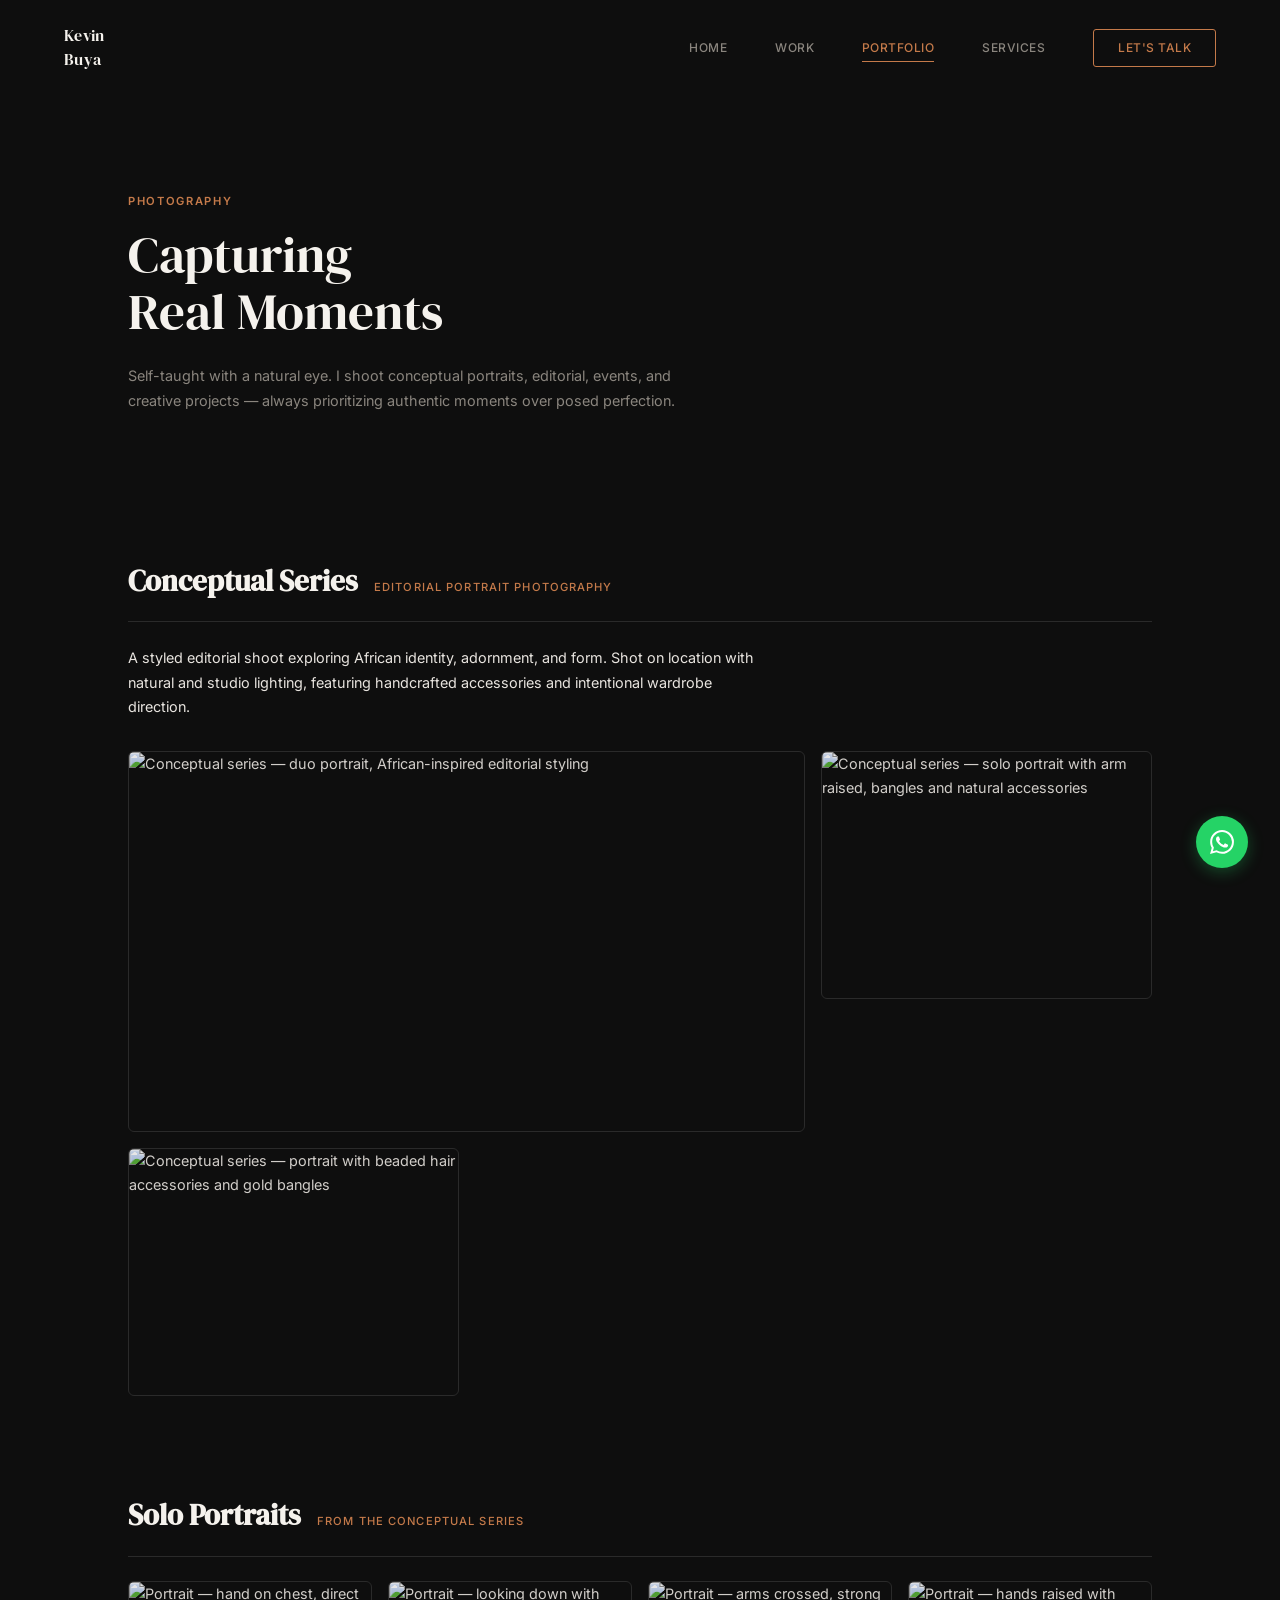
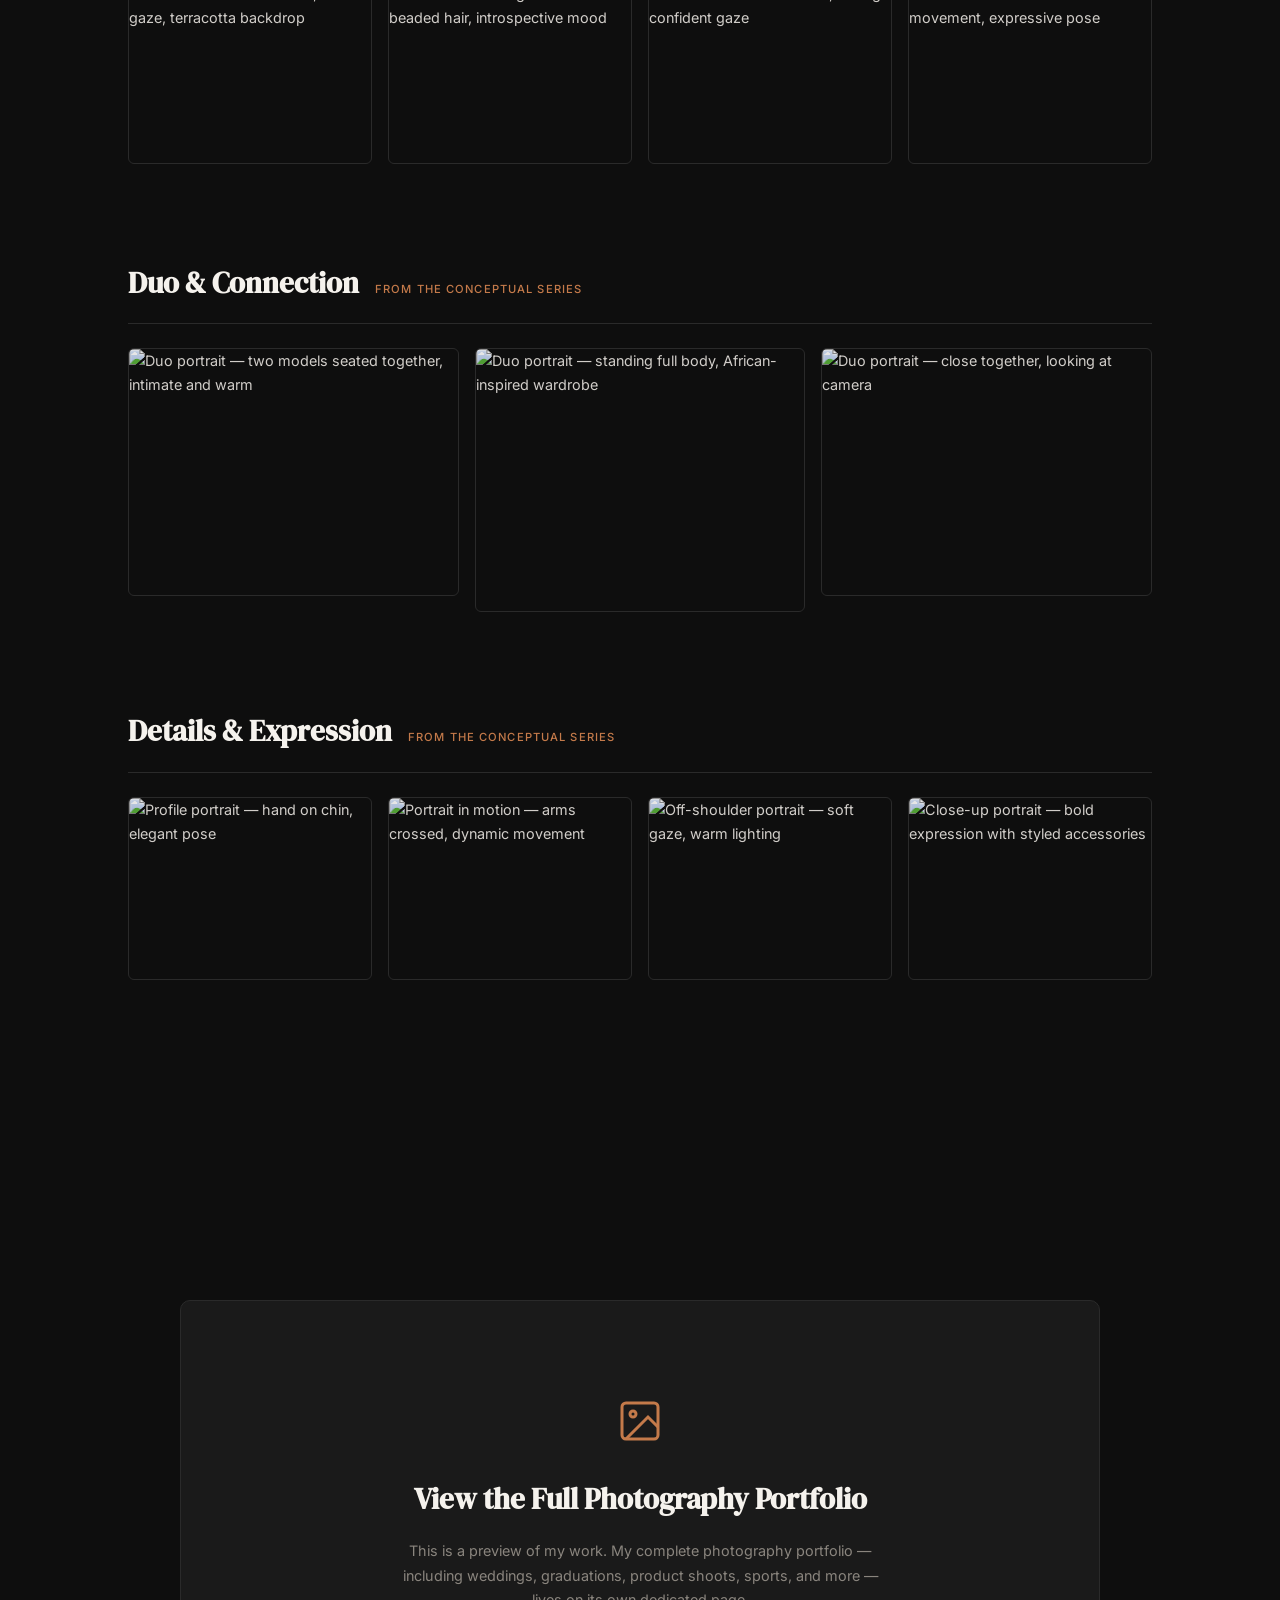
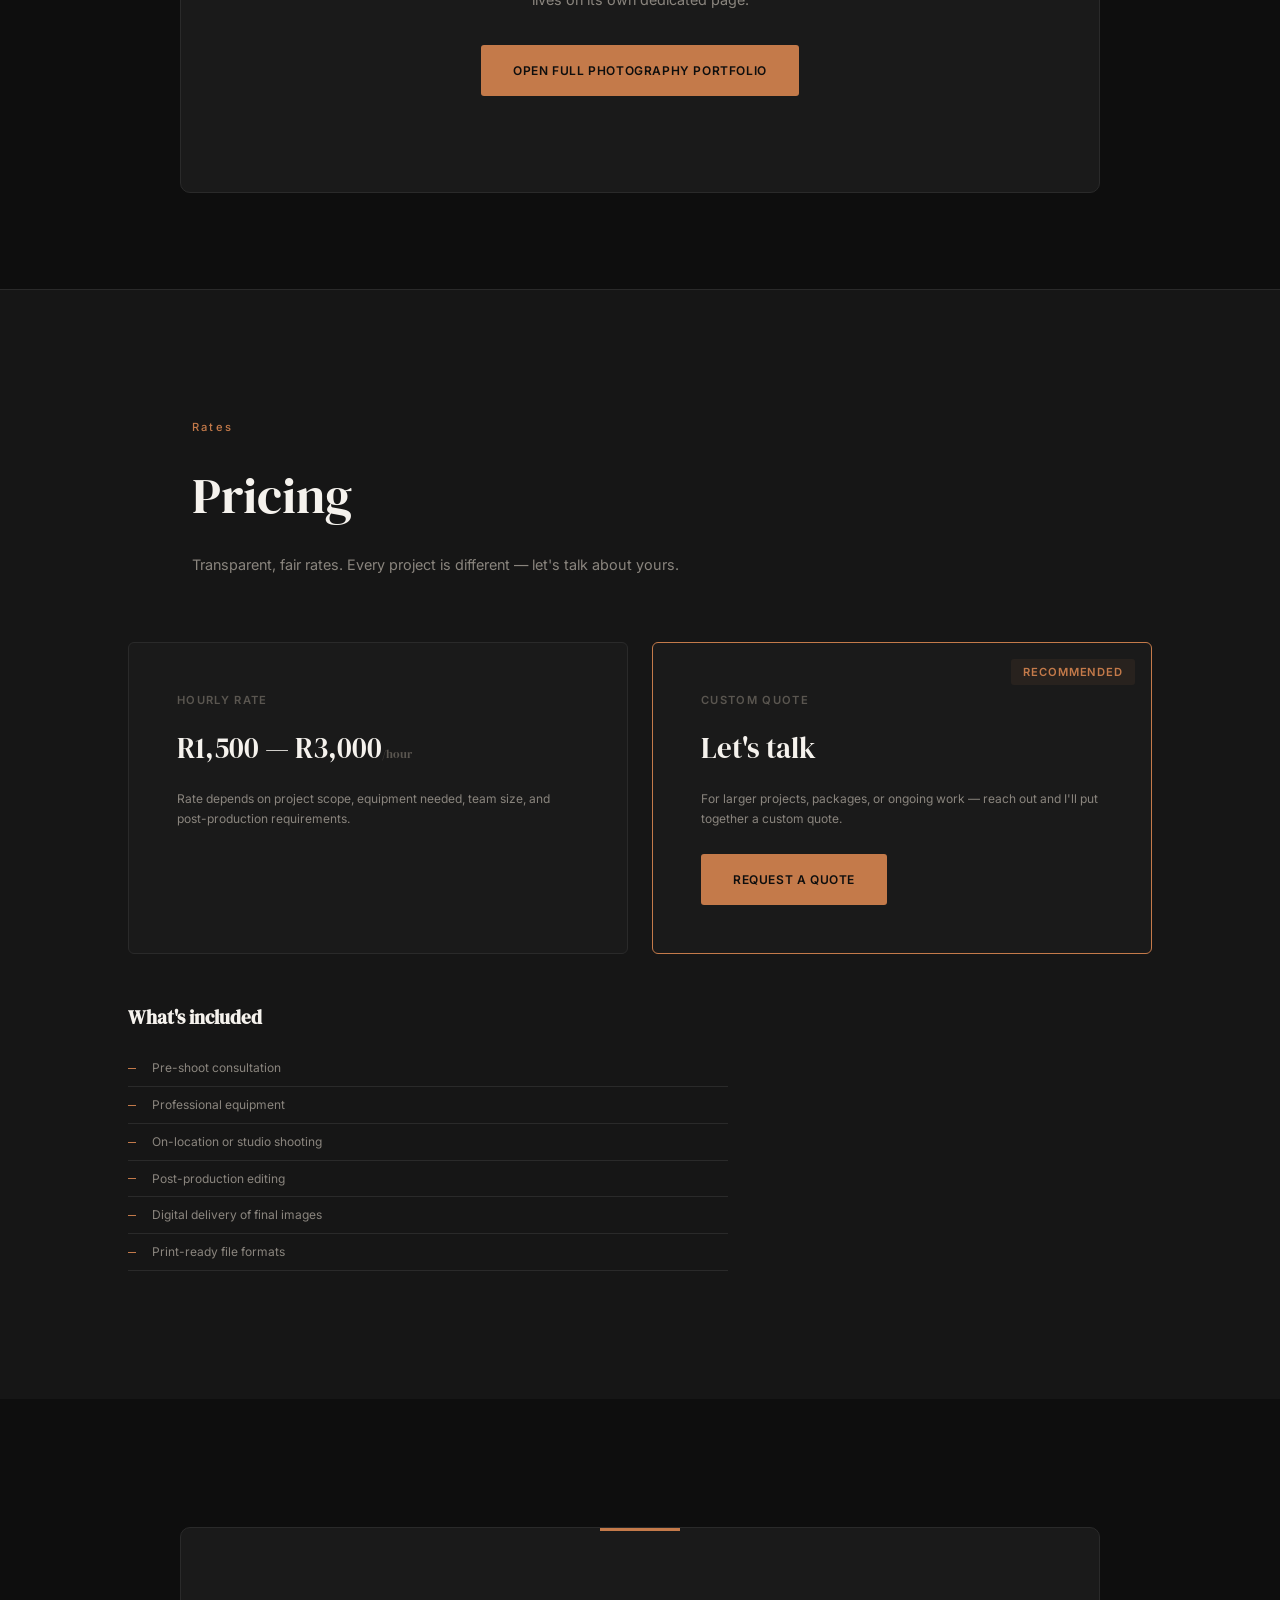
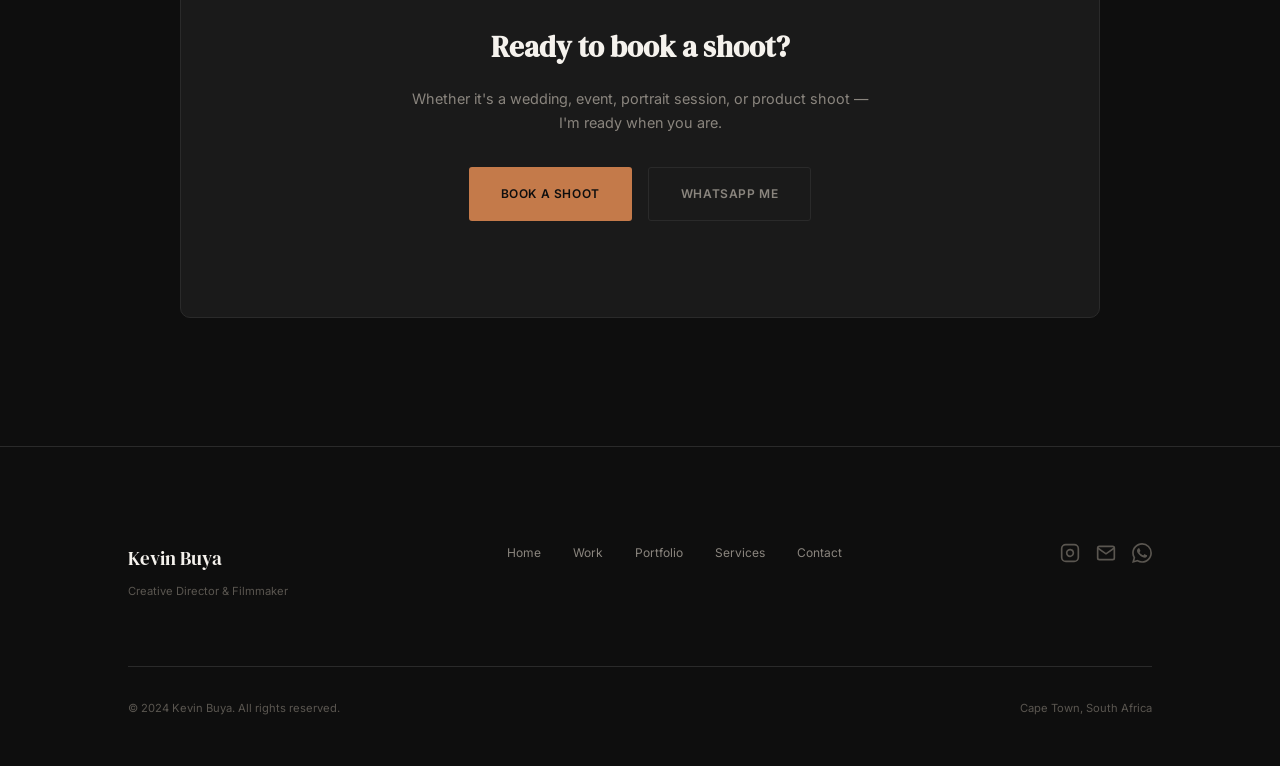
==== commit 40c1bc27: "Fix portfolio page with real photos from Conceptual Series - Replace all video thumbnails on portfol" ====
--- a/portfolio.html
+++ b/portfolio.html
@@ -4,7 +4,7 @@
   <meta charset="UTF-8">
   <meta name="viewport" content="width=device-width, initial-scale=1.0">
   <title>Photography Portfolio — Kevin Buya | Cape Town Photographer</title>
-  <meta name="description" content="Photography portfolio by Kevin Buya. Weddings, events, portraits, products, sports, and editorial photography in Cape Town.">
+  <meta name="description" content="Photography portfolio by Kevin Buya. Conceptual portraits, editorial, events, and creative photography in Cape Town.">
   <link rel="icon" type="image/svg+xml" href="data:image/svg+xml,<svg xmlns='http://www.w3.org/2000/svg' viewBox='0 0 100 100'><text y='.9em' font-size='90'>KB</text></svg>">
   <link rel="preconnect" href="https://fonts.googleapis.com">
   <link rel="preconnect" href="https://fonts.gstatic.com" crossorigin>
@@ -46,86 +46,89 @@
       <div class="page-hero__content">
         <span class="page-hero__label reveal">Photography</span>
         <h1 class="page-hero__title reveal" data-delay="1">Capturing<br>Real Moments</h1>
-        <p class="page-hero__sub reveal" data-delay="2">Self-taught with a natural eye. I shoot weddings, events, portraits, products, and editorial — always prioritizing authentic moments over posed perfection.</p>
-      </div>
-    </section>
-
-    <!-- Photography Categories -->
+        <p class="page-hero__sub reveal" data-delay="2">Self-taught with a natural eye. I shoot conceptual portraits, editorial, events, and creative projects — always prioritizing authentic moments over posed perfection.</p>
+      </div>
+    </section>
+
+    <!-- Featured Project: Conceptual Series -->
     <section class="photo-portfolio">
       <div class="photo-portfolio__inner">
 
-        <!-- Featured Projects as clickable gallery sections -->
-        <div class="photo-section reveal">
-          <div class="photo-section__header">
-            <h2>Calvert Wedding</h2>
-            <span class="photo-section__type">Wedding Photography</span>
-          </div>
+        <div class="photo-section reveal">
+          <div class="photo-section__header">
+            <h2>Conceptual Series</h2>
+            <span class="photo-section__type">Editorial Portrait Photography</span>
+          </div>
+          <p style="color: var(--clr-text-muted); max-width: 640px; margin-bottom: var(--sp-6); line-height: 1.7;">A styled editorial shoot exploring African identity, adornment, and form. Shot on location with natural and studio lighting, featuring handcrafted accessories and intentional wardrobe direction.</p>
           <div class="photo-gallery photo-gallery--wedding">
             <div class="photo-gallery__item photo-gallery__item--wide">
-              <img src="https://drive.google.com/thumbnail?id=1Px1_5sCIGdCCqFk1iHmx0U8QvjzXpFzv&sz=w1200" alt="Calvert Wedding — ceremony moment" loading="lazy">
-            </div>
-            <div class="photo-gallery__item">
-              <img src="https://drive.google.com/thumbnail?id=1p1z32wHJKZ0W5zuEiIcIJDimNZXgD2gO&sz=w600" alt="Calvert Wedding — couple portrait" loading="lazy">
-            </div>
-            <div class="photo-gallery__item">
-              <img src="https://drive.google.com/thumbnail?id=1g8lx3EDz1LwCZCLZqLaQ5MnpQox0wlx9&sz=w600" alt="Calvert Wedding — reception details" loading="lazy">
-            </div>
-          </div>
-        </div>
-
-        <div class="photo-section reveal">
-          <div class="photo-section__header">
-            <h2>Silaho & Jess' Engagement</h2>
-            <span class="photo-section__type">Engagement Shoot</span>
+              <img src="https://drive.google.com/thumbnail?id=1ev1ovoqqF3XKpNCQCZDrDP8SZfpbbTgp&sz=w1200" alt="Conceptual series — duo portrait, African-inspired editorial styling" loading="lazy">
+            </div>
+            <div class="photo-gallery__item">
+              <img src="https://drive.google.com/thumbnail?id=1vG-ocFynsOgTZEQmsGm4qpKD2XOZ95ZP&sz=w600" alt="Conceptual series — solo portrait with arm raised, bangles and natural accessories" loading="lazy">
+            </div>
+            <div class="photo-gallery__item">
+              <img src="https://drive.google.com/thumbnail?id=17YEqPi3sb51x_V3YJ2iK3iPj0zRfJ-LI&sz=w600" alt="Conceptual series — portrait with beaded hair accessories and gold bangles" loading="lazy">
+            </div>
+          </div>
+        </div>
+
+        <div class="photo-section reveal">
+          <div class="photo-section__header">
+            <h2>Solo Portraits</h2>
+            <span class="photo-section__type">From the Conceptual Series</span>
+          </div>
+          <div class="photo-gallery photo-gallery--portraits">
+            <div class="photo-gallery__item">
+              <img src="https://drive.google.com/thumbnail?id=1gKCGihceDat1Zpl4wmIQ_yUwEX8dr0X7&sz=w600" alt="Portrait — hand on chest, direct gaze, terracotta backdrop" loading="lazy">
+            </div>
+            <div class="photo-gallery__item">
+              <img src="https://drive.google.com/thumbnail?id=1DOUzJXGEwGMaY1zfx4p4J3ZuJOx71tov&sz=w600" alt="Portrait — looking down with beaded hair, introspective mood" loading="lazy">
+            </div>
+            <div class="photo-gallery__item">
+              <img src="https://drive.google.com/thumbnail?id=1Bza_EESafbb1cXANlIThYq3Qhs9z8fDa&sz=w600" alt="Portrait — arms crossed, strong confident gaze" loading="lazy">
+            </div>
+            <div class="photo-gallery__item">
+              <img src="https://drive.google.com/thumbnail?id=1Vri5R02NKvVLIwBmjpMW2Obhd92HAYPg&sz=w600" alt="Portrait — hands raised with movement, expressive pose" loading="lazy">
+            </div>
+          </div>
+        </div>
+
+        <div class="photo-section reveal">
+          <div class="photo-section__header">
+            <h2>Duo & Connection</h2>
+            <span class="photo-section__type">From the Conceptual Series</span>
           </div>
           <div class="photo-gallery">
             <div class="photo-gallery__item">
-              <img src="https://drive.google.com/thumbnail?id=1SmOERoCYPhybz4x8TcalM75baoLjAzK_&sz=w600" alt="Silaho & Jess engagement — outdoor portrait" loading="lazy">
+              <img src="https://drive.google.com/thumbnail?id=1rapOB0O5C4KfG4GrhtZCmmWmhNzEeHeS&sz=w600" alt="Duo portrait — two models seated together, intimate and warm" loading="lazy">
             </div>
             <div class="photo-gallery__item photo-gallery__item--tall">
-              <img src="https://drive.google.com/thumbnail?id=1Yztl6vprQqogOcjCEjh2AEPF2RzxSQ7F&sz=w600" alt="Silaho & Jess engagement — close-up" loading="lazy">
-            </div>
-            <div class="photo-gallery__item">
-              <img src="https://drive.google.com/thumbnail?id=1xyF1GpgW50MGuB2Rk4xbq2x-jFDpAuoX&sz=w600" alt="Silaho & Jess engagement — candid moment" loading="lazy">
-            </div>
-          </div>
-        </div>
-
-        <div class="photo-section reveal">
-          <div class="photo-section__header">
-            <h2>Marcia's Bridal Shower</h2>
-            <span class="photo-section__type">Event Photography</span>
-          </div>
-          <div class="photo-gallery">
-            <div class="photo-gallery__item photo-gallery__item--wide">
-              <img src="https://drive.google.com/thumbnail?id=124jMDZqdBw7B8raekpmSrJ_w064IIoXa&sz=w1200" alt="Marcia's bridal shower — group celebration" loading="lazy">
-            </div>
-            <div class="photo-gallery__item">
-              <img src="https://drive.google.com/thumbnail?id=1iLmOZOeWPAd5usPX6CQ9SFutzHzfonrQ&sz=w600" alt="Marcia's bridal shower — decor details" loading="lazy">
-            </div>
-            <div class="photo-gallery__item">
-              <img src="https://drive.google.com/thumbnail?id=1ehI0OGRnI_Mb5UhvVjGZnPuiSU7UdD38&sz=w600" alt="Marcia's bridal shower — candid laughter" loading="lazy">
-            </div>
-          </div>
-        </div>
-
-        <div class="photo-section reveal">
-          <div class="photo-section__header">
-            <h2>Portraits & Headshots</h2>
-            <span class="photo-section__type">Portrait Photography</span>
+              <img src="https://drive.google.com/thumbnail?id=1rhfYeuuphYrpx_DOwa23gZHap3zWr0E5&sz=w600" alt="Duo portrait — standing full body, African-inspired wardrobe" loading="lazy">
+            </div>
+            <div class="photo-gallery__item">
+              <img src="https://drive.google.com/thumbnail?id=1z9egFO1fgegzhS3tHxd6zAWItJhKTXWy&sz=w600" alt="Duo portrait — close together, looking at camera" loading="lazy">
+            </div>
+          </div>
+        </div>
+
+        <div class="photo-section reveal">
+          <div class="photo-section__header">
+            <h2>Details & Expression</h2>
+            <span class="photo-section__type">From the Conceptual Series</span>
           </div>
           <div class="photo-gallery photo-gallery--portraits">
             <div class="photo-gallery__item">
-              <img src="https://drive.google.com/thumbnail?id=1nSOHbcgIpXdcU0TuSHFdPdDtrUzs1KSh&sz=w600" alt="Professional headshot" loading="lazy">
-            </div>
-            <div class="photo-gallery__item">
-              <img src="https://drive.google.com/thumbnail?id=1AJRGn4y__CXwFpwxK0kmfVtX1f0NrrpX&sz=w600" alt="Creative portrait" loading="lazy">
-            </div>
-            <div class="photo-gallery__item">
-              <img src="https://drive.google.com/thumbnail?id=1qAv0C9bW0yKL4-AANd4TlN9Cdx5qL-Na&sz=w600" alt="Portrait session" loading="lazy">
-            </div>
-            <div class="photo-gallery__item">
-              <img src="https://drive.google.com/thumbnail?id=1wmSAGE4EZR-CfPQAEJf-aKkQsEjWuCH2&sz=w600" alt="Studio headshot" loading="lazy">
+              <img src="https://drive.google.com/thumbnail?id=1t_uGlN31SbQv_ddeDjNFN8yM5dIx_C56&sz=w600" alt="Profile portrait — hand on chin, elegant pose" loading="lazy">
+            </div>
+            <div class="photo-gallery__item">
+              <img src="https://drive.google.com/thumbnail?id=1FRo-TkAyu6SF1ERvvoigwbCIZE3djz2N&sz=w600" alt="Portrait in motion — arms crossed, dynamic movement" loading="lazy">
+            </div>
+            <div class="photo-gallery__item">
+              <img src="https://drive.google.com/thumbnail?id=1ZiuGI6USeHPgyNbU2U93Ys0oQiS238-_&sz=w600" alt="Off-shoulder portrait — soft gaze, warm lighting" loading="lazy">
+            </div>
+            <div class="photo-gallery__item">
+              <img src="https://drive.google.com/thumbnail?id=1OUGDoqckTaS0wOKysozRG4_iymjKuO-a&sz=w600" alt="Close-up portrait — bold expression with styled accessories" loading="lazy">
             </div>
           </div>
         </div>
@@ -140,7 +143,7 @@
           <svg width="48" height="48" viewBox="0 0 24 24" fill="none" stroke="currentColor" stroke-width="1.5"><rect x="3" y="3" width="18" height="18" rx="2" ry="2"/><circle cx="8.5" cy="8.5" r="1.5"/><polyline points="21 15 16 10 5 21"/></svg>
         </div>
         <h2>View the Full Photography Portfolio</h2>
-        <p>This is a preview. My complete photography portfolio — including weddings, graduations, product shoots, sports, and more — lives on its own dedicated page.</p>
+        <p>This is a preview of my work. My complete photography portfolio — including weddings, graduations, product shoots, sports, and more — lives on its own dedicated page.</p>
         <a href="https://misfitmediaweb.my.canva.site/portfolio" target="_blank" rel="noopener" class="btn btn--primary">Open Full Photography Portfolio</a>
       </div>
     </section>
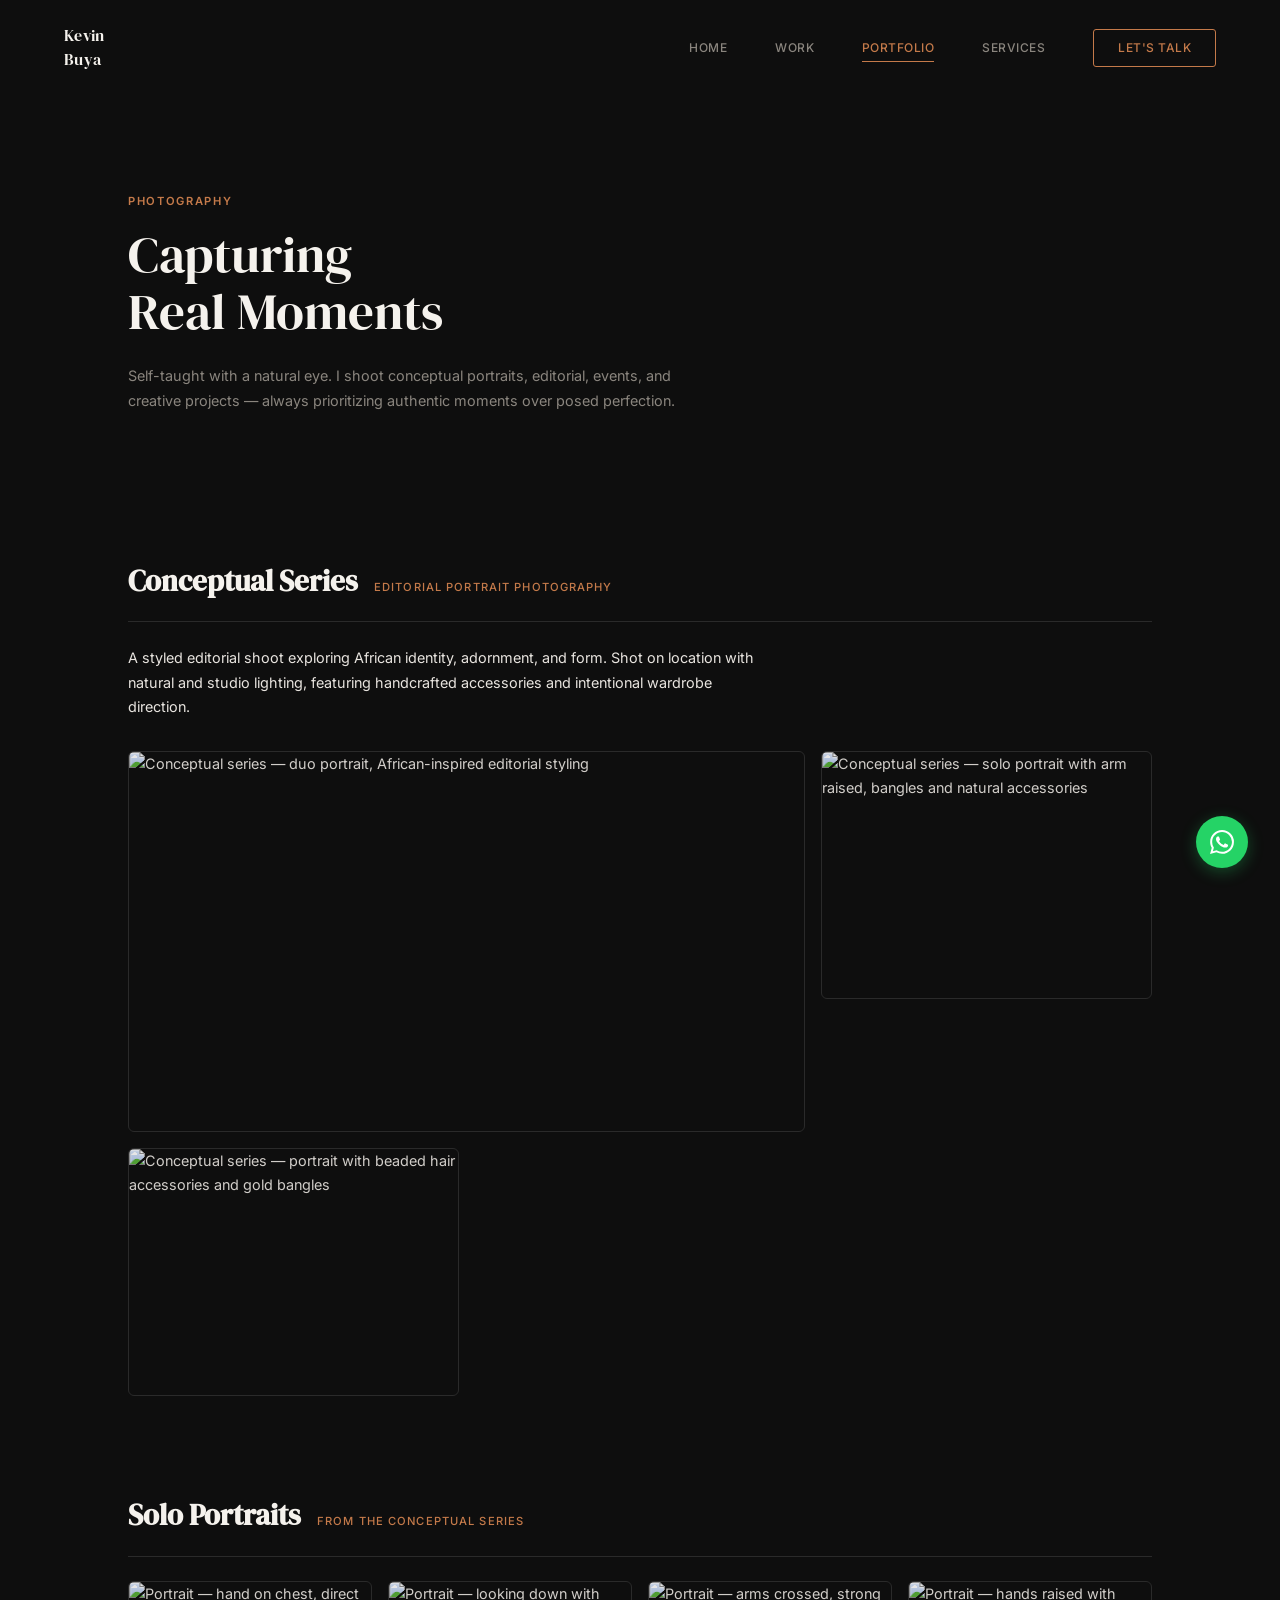
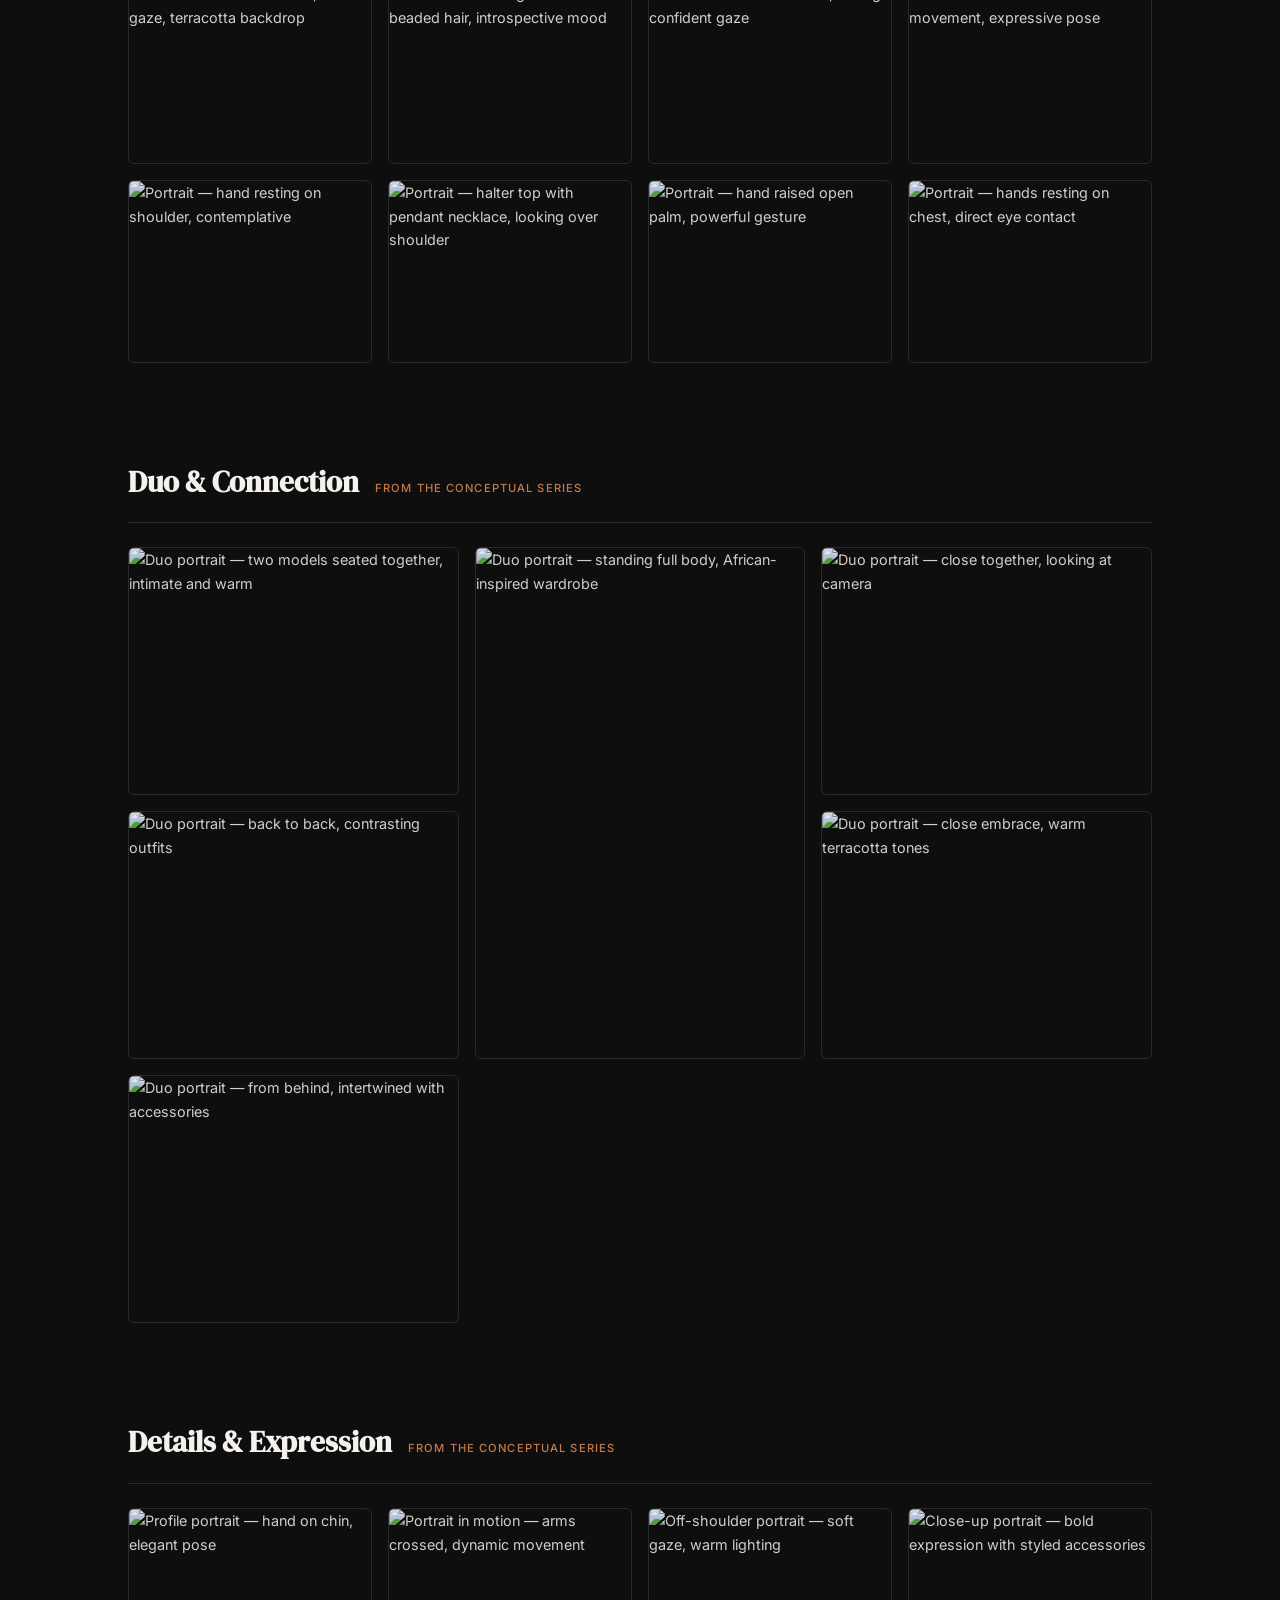
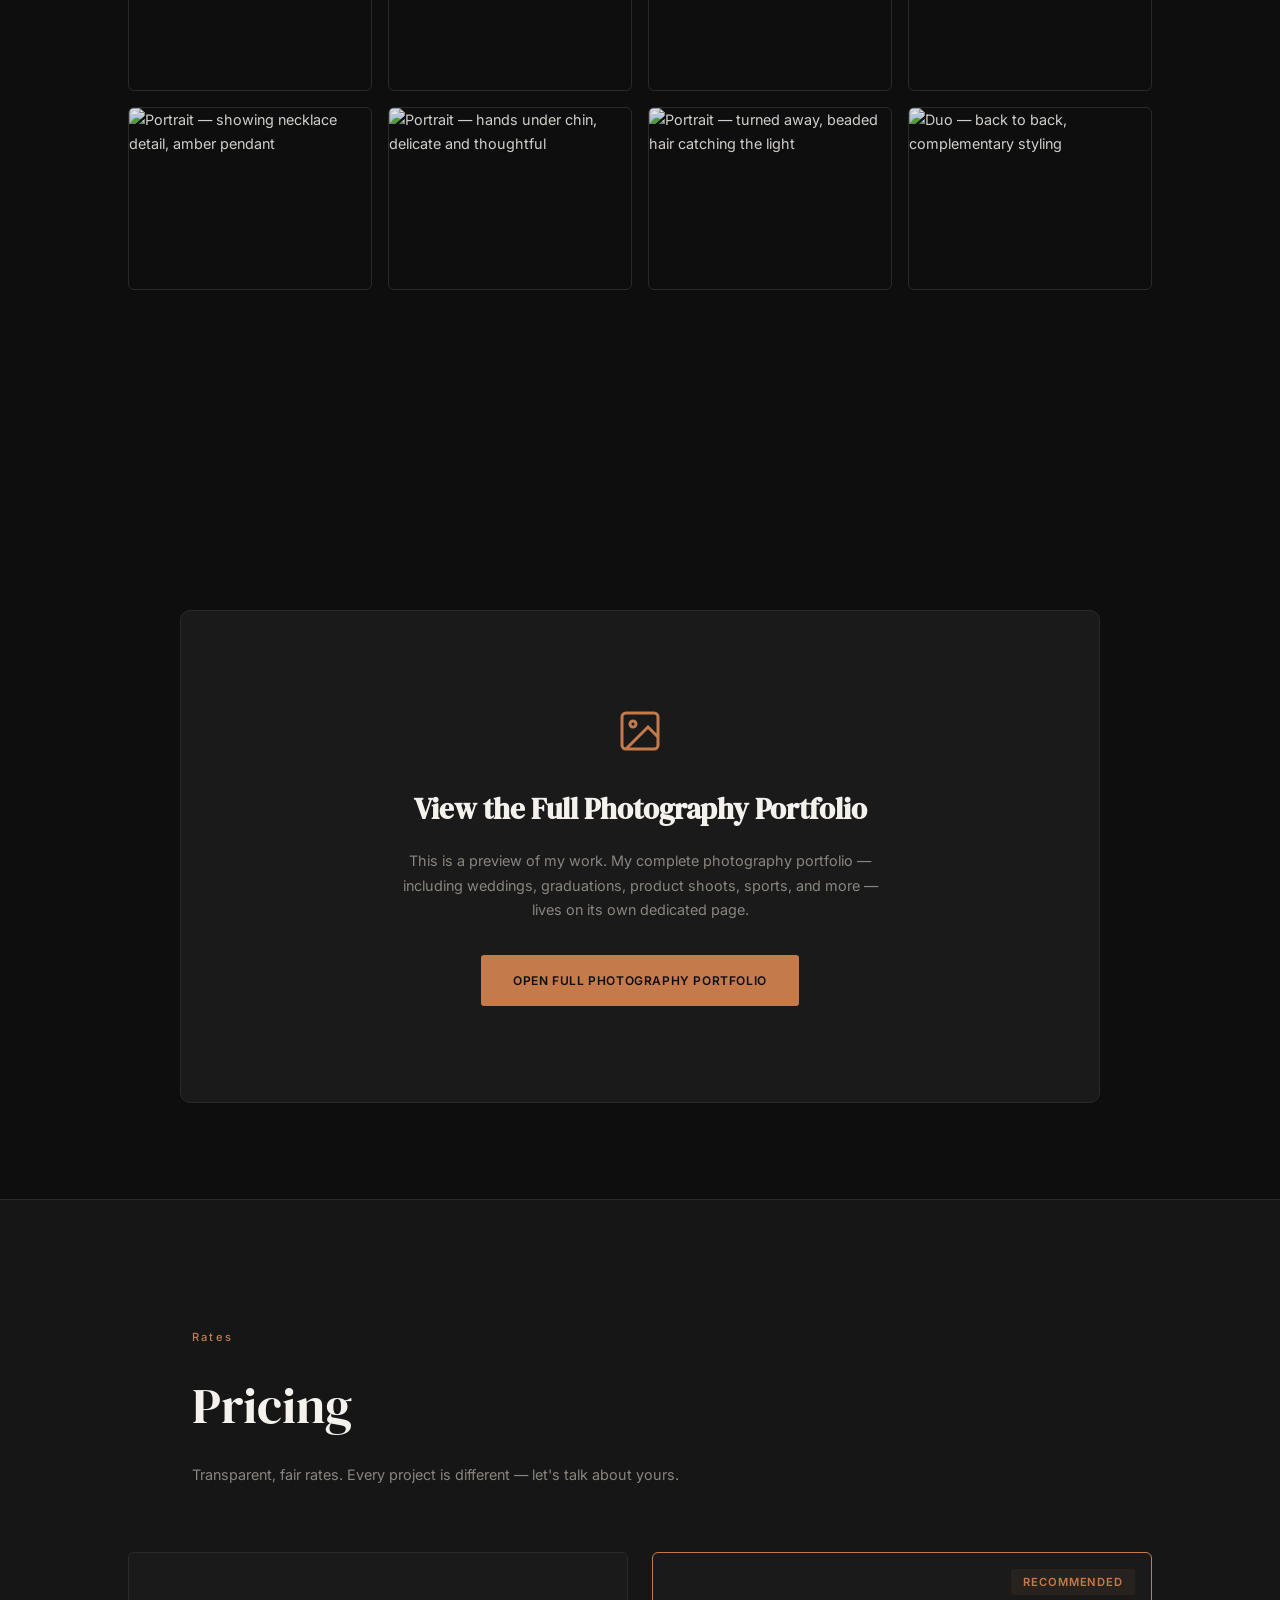
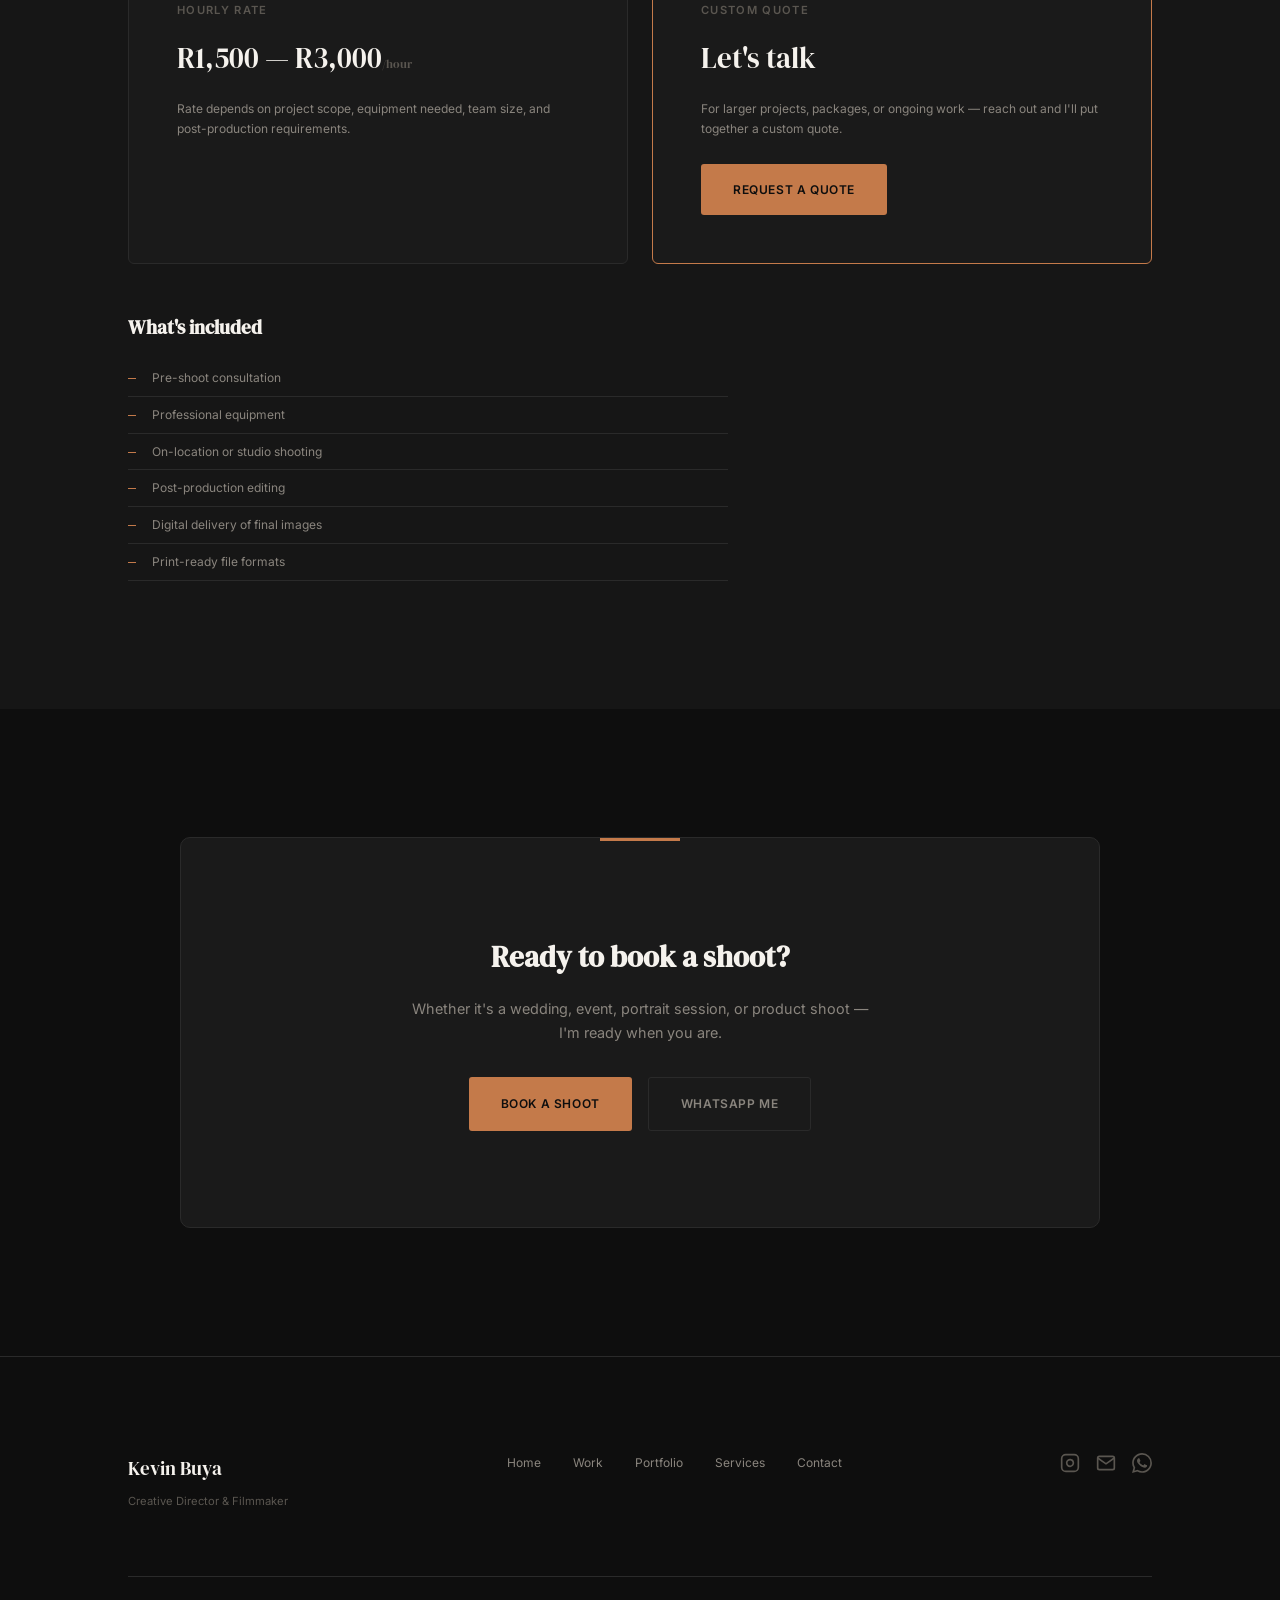
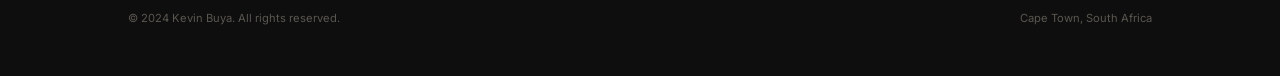
==== commit 2dd4529d: "Add Kevin's actual face as about portrait + expand portfolio to 24 photos - About me portrait now sh" ====
--- a/portfolio.html
+++ b/portfolio.html
@@ -54,6 +54,7 @@
     <section class="photo-portfolio">
       <div class="photo-portfolio__inner">
 
+        <!-- Hero Section -->
         <div class="photo-section reveal">
           <div class="photo-section__header">
             <h2>Conceptual Series</h2>
@@ -73,6 +74,7 @@
           </div>
         </div>
 
+        <!-- Solo Portraits -->
         <div class="photo-section reveal">
           <div class="photo-section__header">
             <h2>Solo Portraits</h2>
@@ -91,9 +93,22 @@
             <div class="photo-gallery__item">
               <img src="https://drive.google.com/thumbnail?id=1Vri5R02NKvVLIwBmjpMW2Obhd92HAYPg&sz=w600" alt="Portrait — hands raised with movement, expressive pose" loading="lazy">
             </div>
-          </div>
-        </div>
-
+            <div class="photo-gallery__item">
+              <img src="https://drive.google.com/thumbnail?id=11T8LqcQXU_9j_OBPm6nEykxgZSsQiEf0&sz=w600" alt="Portrait — hand resting on shoulder, contemplative" loading="lazy">
+            </div>
+            <div class="photo-gallery__item">
+              <img src="https://drive.google.com/thumbnail?id=1GC8we4zBtCRGS8pdggAnEXjXhYjmt1iT&sz=w600" alt="Portrait — halter top with pendant necklace, looking over shoulder" loading="lazy">
+            </div>
+            <div class="photo-gallery__item">
+              <img src="https://drive.google.com/thumbnail?id=1wzm2yWte_yEQUWfWrvq3HiQUdJXnv7nr&sz=w600" alt="Portrait — hand raised open palm, powerful gesture" loading="lazy">
+            </div>
+            <div class="photo-gallery__item">
+              <img src="https://drive.google.com/thumbnail?id=16cvT0fDXTwKS5UmN6m85-YZ2TXvR48js&sz=w600" alt="Portrait — hands resting on chest, direct eye contact" loading="lazy">
+            </div>
+          </div>
+        </div>
+
+        <!-- Duo & Connection -->
         <div class="photo-section reveal">
           <div class="photo-section__header">
             <h2>Duo & Connection</h2>
@@ -109,9 +124,19 @@
             <div class="photo-gallery__item">
               <img src="https://drive.google.com/thumbnail?id=1z9egFO1fgegzhS3tHxd6zAWItJhKTXWy&sz=w600" alt="Duo portrait — close together, looking at camera" loading="lazy">
             </div>
-          </div>
-        </div>
-
+            <div class="photo-gallery__item">
+              <img src="https://drive.google.com/thumbnail?id=1LRfan_cJ12RODlo_V7D54eCRrsxA1nFN&sz=w600" alt="Duo portrait — back to back, contrasting outfits" loading="lazy">
+            </div>
+            <div class="photo-gallery__item">
+              <img src="https://drive.google.com/thumbnail?id=17Qe7puVLQ7KlMNG43OoNdDuVG2YCcT99&sz=w600" alt="Duo portrait — close embrace, warm terracotta tones" loading="lazy">
+            </div>
+            <div class="photo-gallery__item">
+              <img src="https://drive.google.com/thumbnail?id=1Xe_nl0XqZ097liRYCfxJ7i8hBCEK-fau&sz=w600" alt="Duo portrait — from behind, intertwined with accessories" loading="lazy">
+            </div>
+          </div>
+        </div>
+
+        <!-- Details & Expression -->
         <div class="photo-section reveal">
           <div class="photo-section__header">
             <h2>Details & Expression</h2>
@@ -129,6 +154,18 @@
             </div>
             <div class="photo-gallery__item">
               <img src="https://drive.google.com/thumbnail?id=1OUGDoqckTaS0wOKysozRG4_iymjKuO-a&sz=w600" alt="Close-up portrait — bold expression with styled accessories" loading="lazy">
+            </div>
+            <div class="photo-gallery__item">
+              <img src="https://drive.google.com/thumbnail?id=1_cFTuGjqO_z3f4m79n4fwpbdPimymJic&sz=w600" alt="Portrait — showing necklace detail, amber pendant" loading="lazy">
+            </div>
+            <div class="photo-gallery__item">
+              <img src="https://drive.google.com/thumbnail?id=16yMSjXDNc9tfeATr8op3q_GztMFPAi1p&sz=w600" alt="Portrait — hands under chin, delicate and thoughtful" loading="lazy">
+            </div>
+            <div class="photo-gallery__item">
+              <img src="https://drive.google.com/thumbnail?id=1z18_cd0RmKijexORbz2lEeVTjDiUM5H8&sz=w600" alt="Portrait — turned away, beaded hair catching the light" loading="lazy">
+            </div>
+            <div class="photo-gallery__item">
+              <img src="https://drive.google.com/thumbnail?id=1LRfan_cJ12RODlo_V7D54eCRrsxA1nFN&sz=w600" alt="Duo — back to back, complementary styling" loading="lazy">
             </div>
           </div>
         </div>
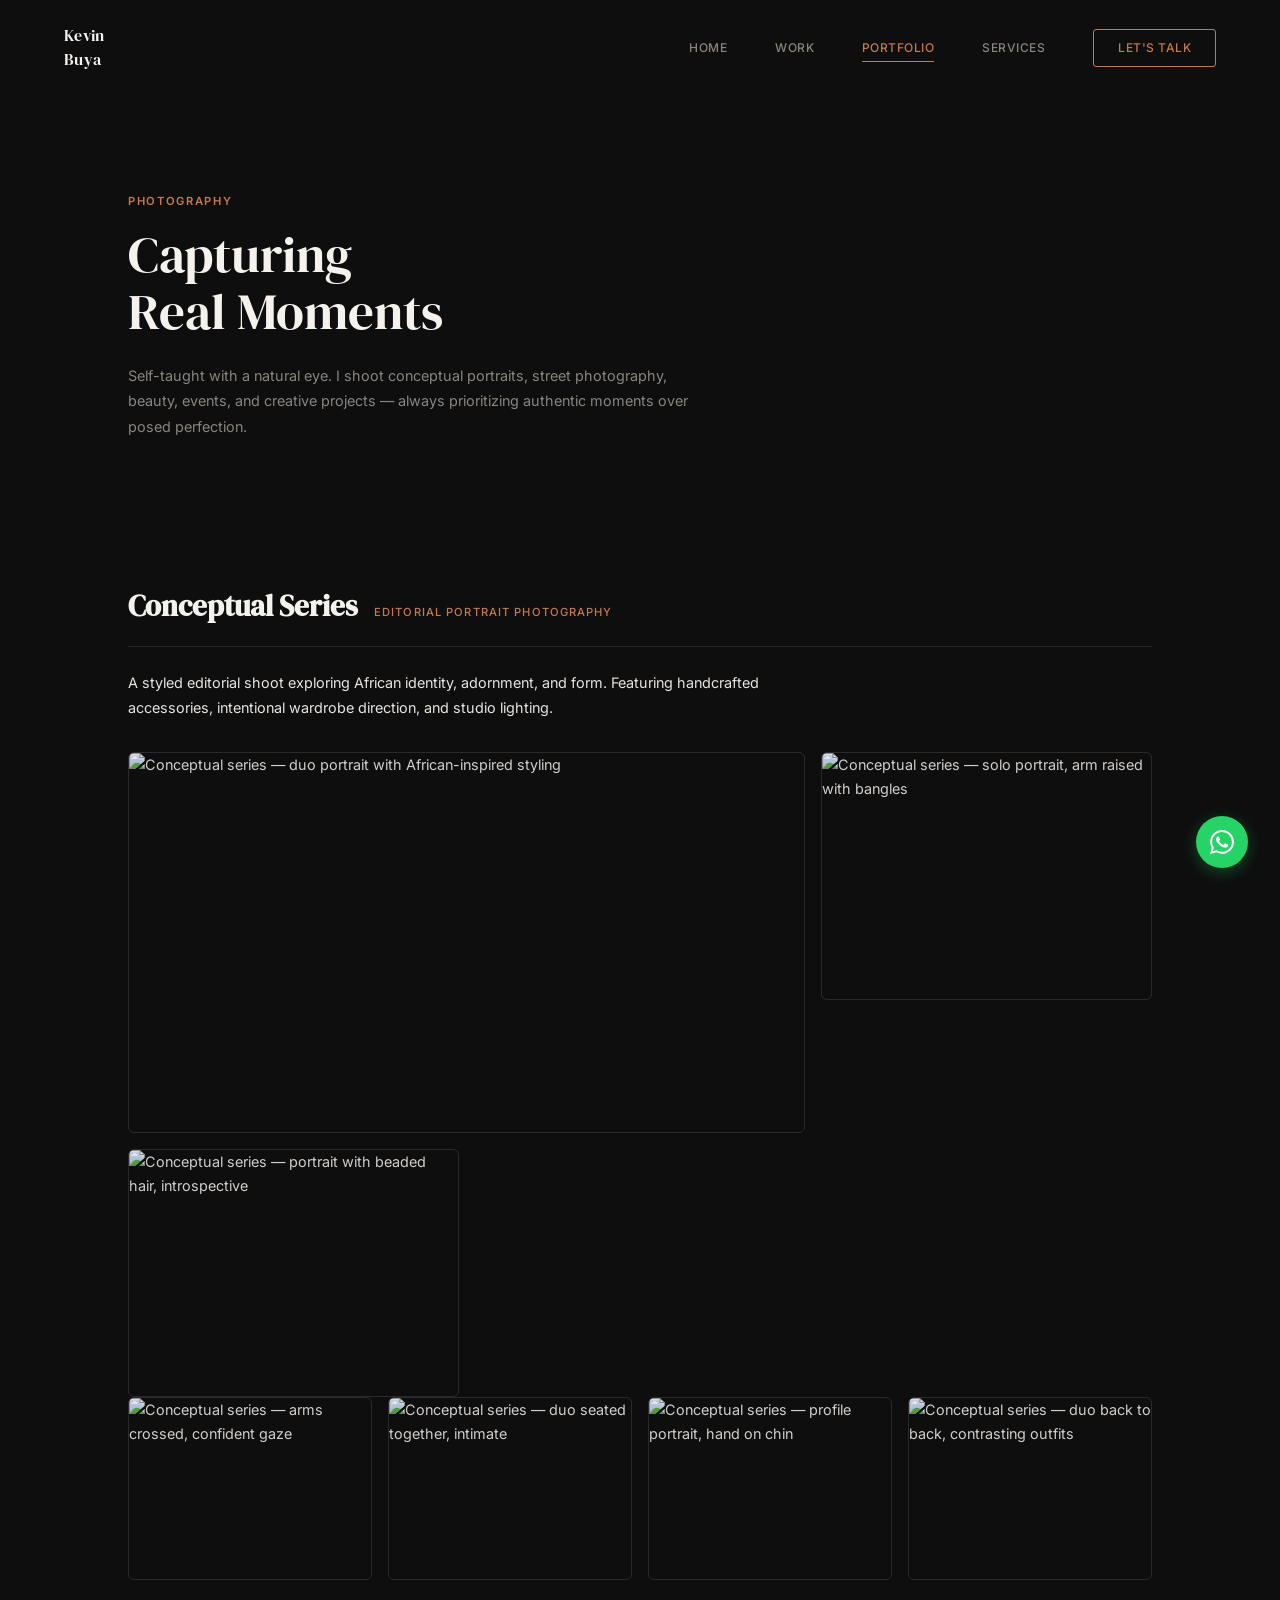
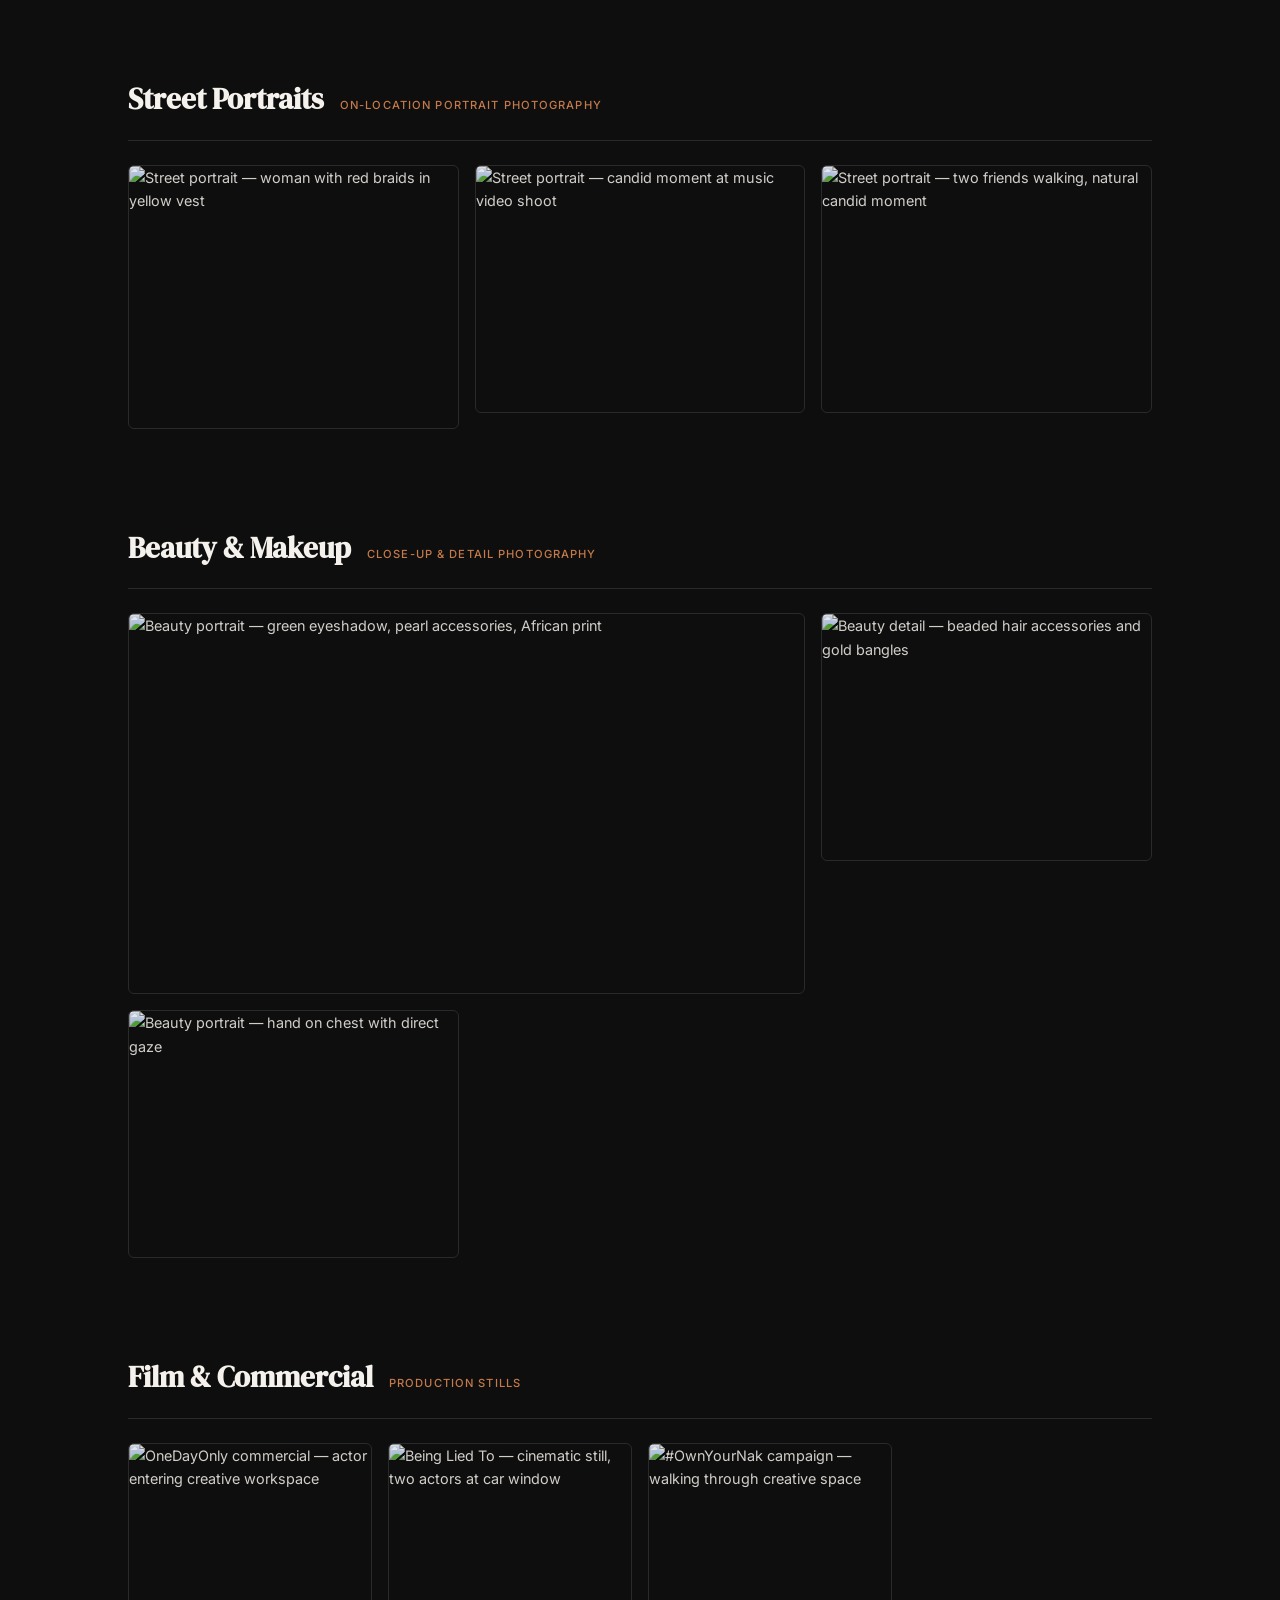
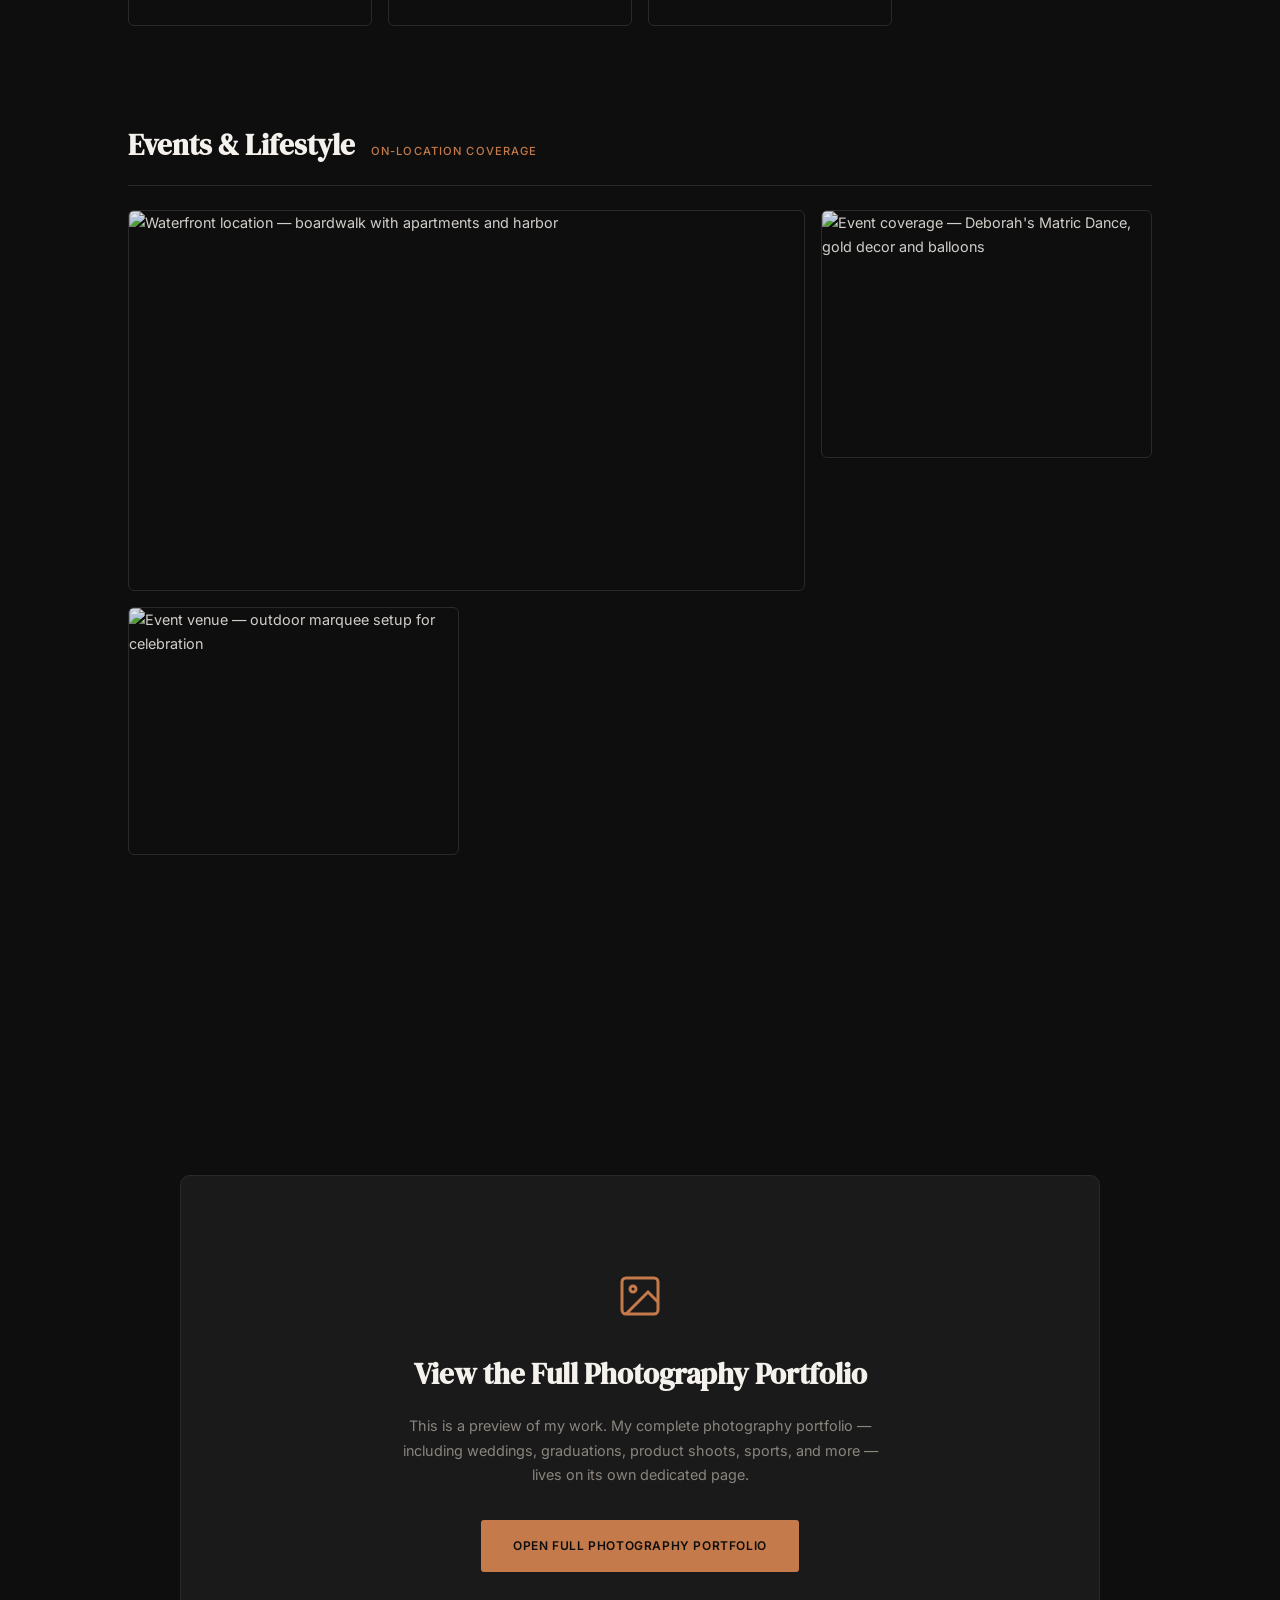
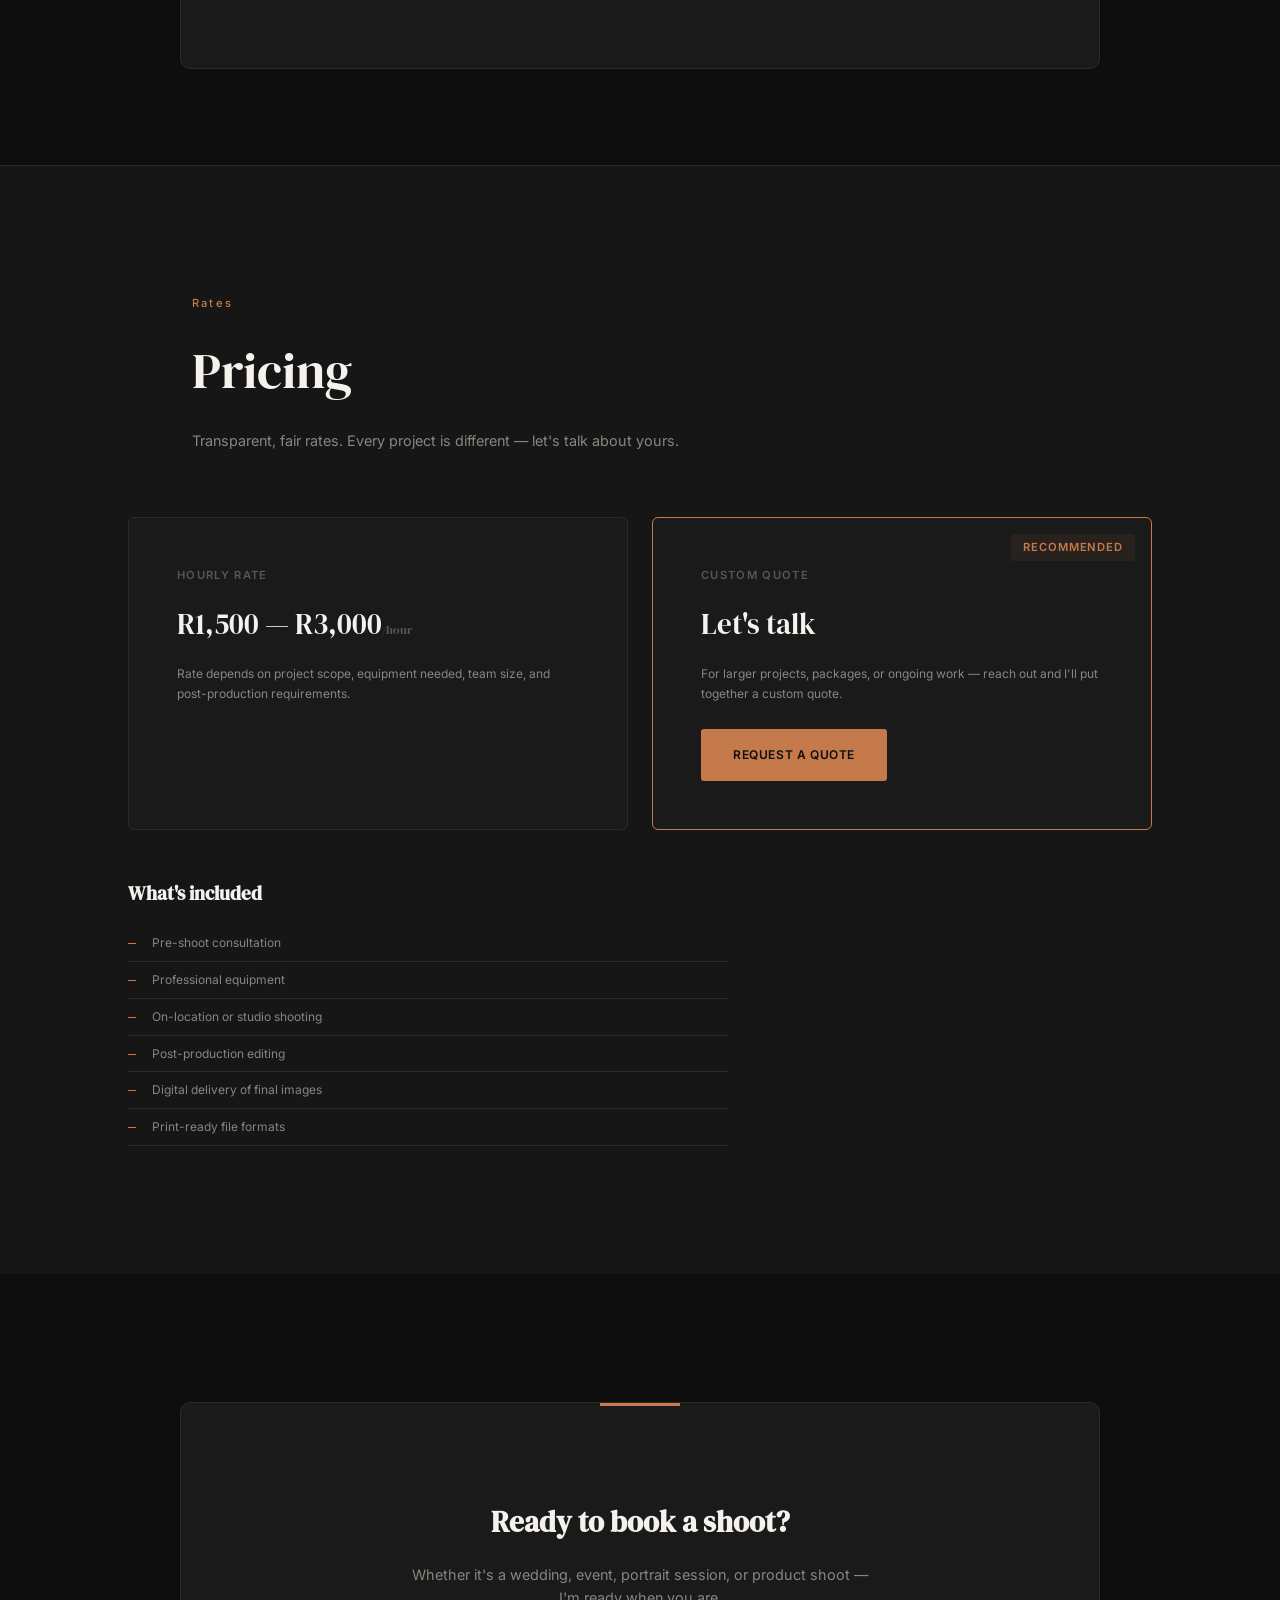
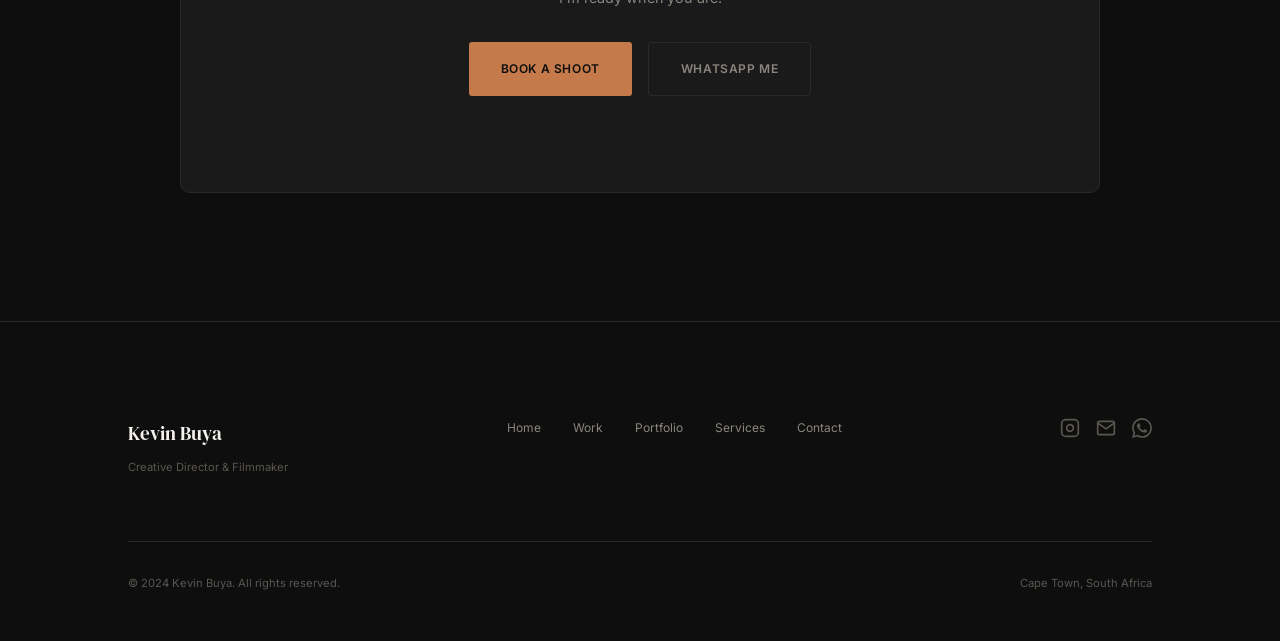
==== commit c8c63118: "Diversify portfolio with different jobs and set Kevin's face as about pic Portfolio now showcases 5 " ====
--- a/portfolio.html
+++ b/portfolio.html
@@ -4,7 +4,7 @@
   <meta charset="UTF-8">
   <meta name="viewport" content="width=device-width, initial-scale=1.0">
   <title>Photography Portfolio — Kevin Buya | Cape Town Photographer</title>
-  <meta name="description" content="Photography portfolio by Kevin Buya. Conceptual portraits, editorial, events, and creative photography in Cape Town.">
+  <meta name="description" content="Photography portfolio by Kevin Buya. Conceptual portraits, street photography, beauty, events, and creative work in Cape Town.">
   <link rel="icon" type="image/svg+xml" href="data:image/svg+xml,<svg xmlns='http://www.w3.org/2000/svg' viewBox='0 0 100 100'><text y='.9em' font-size='90'>KB</text></svg>">
   <link rel="preconnect" href="https://fonts.googleapis.com">
   <link rel="preconnect" href="https://fonts.gstatic.com" crossorigin>
@@ -46,126 +46,119 @@
       <div class="page-hero__content">
         <span class="page-hero__label reveal">Photography</span>
         <h1 class="page-hero__title reveal" data-delay="1">Capturing<br>Real Moments</h1>
-        <p class="page-hero__sub reveal" data-delay="2">Self-taught with a natural eye. I shoot conceptual portraits, editorial, events, and creative projects — always prioritizing authentic moments over posed perfection.</p>
-      </div>
-    </section>
-
-    <!-- Featured Project: Conceptual Series -->
+        <p class="page-hero__sub reveal" data-delay="2">Self-taught with a natural eye. I shoot conceptual portraits, street photography, beauty, events, and creative projects — always prioritizing authentic moments over posed perfection.</p>
+      </div>
+    </section>
+
     <section class="photo-portfolio">
       <div class="photo-portfolio__inner">
 
-        <!-- Hero Section -->
+        <!-- Conceptual Series -->
         <div class="photo-section reveal">
           <div class="photo-section__header">
             <h2>Conceptual Series</h2>
             <span class="photo-section__type">Editorial Portrait Photography</span>
           </div>
-          <p style="color: var(--clr-text-muted); max-width: 640px; margin-bottom: var(--sp-6); line-height: 1.7;">A styled editorial shoot exploring African identity, adornment, and form. Shot on location with natural and studio lighting, featuring handcrafted accessories and intentional wardrobe direction.</p>
+          <p style="color: var(--clr-text-muted); max-width: 640px; margin-bottom: var(--sp-6); line-height: 1.7;">A styled editorial shoot exploring African identity, adornment, and form. Featuring handcrafted accessories, intentional wardrobe direction, and studio lighting.</p>
           <div class="photo-gallery photo-gallery--wedding">
             <div class="photo-gallery__item photo-gallery__item--wide">
-              <img src="https://drive.google.com/thumbnail?id=1ev1ovoqqF3XKpNCQCZDrDP8SZfpbbTgp&sz=w1200" alt="Conceptual series — duo portrait, African-inspired editorial styling" loading="lazy">
-            </div>
-            <div class="photo-gallery__item">
-              <img src="https://drive.google.com/thumbnail?id=1vG-ocFynsOgTZEQmsGm4qpKD2XOZ95ZP&sz=w600" alt="Conceptual series — solo portrait with arm raised, bangles and natural accessories" loading="lazy">
-            </div>
-            <div class="photo-gallery__item">
-              <img src="https://drive.google.com/thumbnail?id=17YEqPi3sb51x_V3YJ2iK3iPj0zRfJ-LI&sz=w600" alt="Conceptual series — portrait with beaded hair accessories and gold bangles" loading="lazy">
-            </div>
-          </div>
-        </div>
-
-        <!-- Solo Portraits -->
-        <div class="photo-section reveal">
-          <div class="photo-section__header">
-            <h2>Solo Portraits</h2>
-            <span class="photo-section__type">From the Conceptual Series</span>
+              <img src="https://drive.google.com/thumbnail?id=1ev1ovoqqF3XKpNCQCZDrDP8SZfpbbTgp&sz=w1200" alt="Conceptual series — duo portrait with African-inspired styling" loading="lazy">
+            </div>
+            <div class="photo-gallery__item">
+              <img src="https://drive.google.com/thumbnail?id=1vG-ocFynsOgTZEQmsGm4qpKD2XOZ95ZP&sz=w600" alt="Conceptual series — solo portrait, arm raised with bangles" loading="lazy">
+            </div>
+            <div class="photo-gallery__item">
+              <img src="https://drive.google.com/thumbnail?id=1DOUzJXGEwGMaY1zfx4p4J3ZuJOx71tov&sz=w600" alt="Conceptual series — portrait with beaded hair, introspective" loading="lazy">
+            </div>
           </div>
           <div class="photo-gallery photo-gallery--portraits">
             <div class="photo-gallery__item">
-              <img src="https://drive.google.com/thumbnail?id=1gKCGihceDat1Zpl4wmIQ_yUwEX8dr0X7&sz=w600" alt="Portrait — hand on chest, direct gaze, terracotta backdrop" loading="lazy">
-            </div>
-            <div class="photo-gallery__item">
-              <img src="https://drive.google.com/thumbnail?id=1DOUzJXGEwGMaY1zfx4p4J3ZuJOx71tov&sz=w600" alt="Portrait — looking down with beaded hair, introspective mood" loading="lazy">
-            </div>
-            <div class="photo-gallery__item">
-              <img src="https://drive.google.com/thumbnail?id=1Bza_EESafbb1cXANlIThYq3Qhs9z8fDa&sz=w600" alt="Portrait — arms crossed, strong confident gaze" loading="lazy">
-            </div>
-            <div class="photo-gallery__item">
-              <img src="https://drive.google.com/thumbnail?id=1Vri5R02NKvVLIwBmjpMW2Obhd92HAYPg&sz=w600" alt="Portrait — hands raised with movement, expressive pose" loading="lazy">
-            </div>
-            <div class="photo-gallery__item">
-              <img src="https://drive.google.com/thumbnail?id=11T8LqcQXU_9j_OBPm6nEykxgZSsQiEf0&sz=w600" alt="Portrait — hand resting on shoulder, contemplative" loading="lazy">
-            </div>
-            <div class="photo-gallery__item">
-              <img src="https://drive.google.com/thumbnail?id=1GC8we4zBtCRGS8pdggAnEXjXhYjmt1iT&sz=w600" alt="Portrait — halter top with pendant necklace, looking over shoulder" loading="lazy">
-            </div>
-            <div class="photo-gallery__item">
-              <img src="https://drive.google.com/thumbnail?id=1wzm2yWte_yEQUWfWrvq3HiQUdJXnv7nr&sz=w600" alt="Portrait — hand raised open palm, powerful gesture" loading="lazy">
-            </div>
-            <div class="photo-gallery__item">
-              <img src="https://drive.google.com/thumbnail?id=16cvT0fDXTwKS5UmN6m85-YZ2TXvR48js&sz=w600" alt="Portrait — hands resting on chest, direct eye contact" loading="lazy">
-            </div>
-          </div>
-        </div>
-
-        <!-- Duo & Connection -->
-        <div class="photo-section reveal">
-          <div class="photo-section__header">
-            <h2>Duo & Connection</h2>
-            <span class="photo-section__type">From the Conceptual Series</span>
+              <img src="https://drive.google.com/thumbnail?id=1Bza_EESafbb1cXANlIThYq3Qhs9z8fDa&sz=w600" alt="Conceptual series — arms crossed, confident gaze" loading="lazy">
+            </div>
+            <div class="photo-gallery__item">
+              <img src="https://drive.google.com/thumbnail?id=1rapOB0O5C4KfG4GrhtZCmmWmhNzEeHeS&sz=w600" alt="Conceptual series — duo seated together, intimate" loading="lazy">
+            </div>
+            <div class="photo-gallery__item">
+              <img src="https://drive.google.com/thumbnail?id=1t_uGlN31SbQv_ddeDjNFN8yM5dIx_C56&sz=w600" alt="Conceptual series — profile portrait, hand on chin" loading="lazy">
+            </div>
+            <div class="photo-gallery__item">
+              <img src="https://drive.google.com/thumbnail?id=1LRfan_cJ12RODlo_V7D54eCRrsxA1nFN&sz=w600" alt="Conceptual series — duo back to back, contrasting outfits" loading="lazy">
+            </div>
+          </div>
+        </div>
+
+        <!-- Street Portraits -->
+        <div class="photo-section reveal">
+          <div class="photo-section__header">
+            <h2>Street Portraits</h2>
+            <span class="photo-section__type">On-Location Portrait Photography</span>
           </div>
           <div class="photo-gallery">
-            <div class="photo-gallery__item">
-              <img src="https://drive.google.com/thumbnail?id=1rapOB0O5C4KfG4GrhtZCmmWmhNzEeHeS&sz=w600" alt="Duo portrait — two models seated together, intimate and warm" loading="lazy">
-            </div>
             <div class="photo-gallery__item photo-gallery__item--tall">
-              <img src="https://drive.google.com/thumbnail?id=1rhfYeuuphYrpx_DOwa23gZHap3zWr0E5&sz=w600" alt="Duo portrait — standing full body, African-inspired wardrobe" loading="lazy">
-            </div>
-            <div class="photo-gallery__item">
-              <img src="https://drive.google.com/thumbnail?id=1z9egFO1fgegzhS3tHxd6zAWItJhKTXWy&sz=w600" alt="Duo portrait — close together, looking at camera" loading="lazy">
-            </div>
-            <div class="photo-gallery__item">
-              <img src="https://drive.google.com/thumbnail?id=1LRfan_cJ12RODlo_V7D54eCRrsxA1nFN&sz=w600" alt="Duo portrait — back to back, contrasting outfits" loading="lazy">
-            </div>
-            <div class="photo-gallery__item">
-              <img src="https://drive.google.com/thumbnail?id=17Qe7puVLQ7KlMNG43OoNdDuVG2YCcT99&sz=w600" alt="Duo portrait — close embrace, warm terracotta tones" loading="lazy">
-            </div>
-            <div class="photo-gallery__item">
-              <img src="https://drive.google.com/thumbnail?id=1Xe_nl0XqZ097liRYCfxJ7i8hBCEK-fau&sz=w600" alt="Duo portrait — from behind, intertwined with accessories" loading="lazy">
-            </div>
-          </div>
-        </div>
-
-        <!-- Details & Expression -->
-        <div class="photo-section reveal">
-          <div class="photo-section__header">
-            <h2>Details & Expression</h2>
-            <span class="photo-section__type">From the Conceptual Series</span>
+              <img src="https://drive.google.com/thumbnail?id=1AJRGn4y__CXwFpwxK0kmfVtX1f0NrrpX&sz=w600" alt="Street portrait — woman with red braids in yellow vest" loading="lazy">
+            </div>
+            <div class="photo-gallery__item">
+              <img src="https://drive.google.com/thumbnail?id=124jMDZqdBw7B8raekpmSrJ_w064IIoXa&sz=w600" alt="Street portrait — candid moment at music video shoot" loading="lazy">
+            </div>
+            <div class="photo-gallery__item">
+              <img src="https://drive.google.com/thumbnail?id=1Px1_5sCIGdCCqFk1iHmx0U8QvjzXpFzv&sz=w600" alt="Street portrait — two friends walking, natural candid moment" loading="lazy">
+            </div>
+          </div>
+        </div>
+
+        <!-- Beauty & Makeup -->
+        <div class="photo-section reveal">
+          <div class="photo-section__header">
+            <h2>Beauty & Makeup</h2>
+            <span class="photo-section__type">Close-Up & Detail Photography</span>
+          </div>
+          <div class="photo-gallery">
+            <div class="photo-gallery__item photo-gallery__item--wide">
+              <img src="https://drive.google.com/thumbnail?id=1xyF1GpgW50MGuB2Rk4xbq2x-jFDpAuoX&sz=w1200" alt="Beauty portrait — green eyeshadow, pearl accessories, African print" loading="lazy">
+            </div>
+            <div class="photo-gallery__item">
+              <img src="https://drive.google.com/thumbnail?id=17YEqPi3sb51x_V3YJ2iK3iPj0zRfJ-LI&sz=w600" alt="Beauty detail — beaded hair accessories and gold bangles" loading="lazy">
+            </div>
+            <div class="photo-gallery__item">
+              <img src="https://drive.google.com/thumbnail?id=1gKCGihceDat1Zpl4wmIQ_yUwEX8dr0X7&sz=w600" alt="Beauty portrait — hand on chest with direct gaze" loading="lazy">
+            </div>
+          </div>
+        </div>
+
+        <!-- Film & Commercial Stills -->
+        <div class="photo-section reveal">
+          <div class="photo-section__header">
+            <h2>Film & Commercial</h2>
+            <span class="photo-section__type">Production Stills</span>
           </div>
           <div class="photo-gallery photo-gallery--portraits">
             <div class="photo-gallery__item">
-              <img src="https://drive.google.com/thumbnail?id=1t_uGlN31SbQv_ddeDjNFN8yM5dIx_C56&sz=w600" alt="Profile portrait — hand on chin, elegant pose" loading="lazy">
-            </div>
-            <div class="photo-gallery__item">
-              <img src="https://drive.google.com/thumbnail?id=1FRo-TkAyu6SF1ERvvoigwbCIZE3djz2N&sz=w600" alt="Portrait in motion — arms crossed, dynamic movement" loading="lazy">
-            </div>
-            <div class="photo-gallery__item">
-              <img src="https://drive.google.com/thumbnail?id=1ZiuGI6USeHPgyNbU2U93Ys0oQiS238-_&sz=w600" alt="Off-shoulder portrait — soft gaze, warm lighting" loading="lazy">
-            </div>
-            <div class="photo-gallery__item">
-              <img src="https://drive.google.com/thumbnail?id=1OUGDoqckTaS0wOKysozRG4_iymjKuO-a&sz=w600" alt="Close-up portrait — bold expression with styled accessories" loading="lazy">
-            </div>
-            <div class="photo-gallery__item">
-              <img src="https://drive.google.com/thumbnail?id=1_cFTuGjqO_z3f4m79n4fwpbdPimymJic&sz=w600" alt="Portrait — showing necklace detail, amber pendant" loading="lazy">
-            </div>
-            <div class="photo-gallery__item">
-              <img src="https://drive.google.com/thumbnail?id=16yMSjXDNc9tfeATr8op3q_GztMFPAi1p&sz=w600" alt="Portrait — hands under chin, delicate and thoughtful" loading="lazy">
-            </div>
-            <div class="photo-gallery__item">
-              <img src="https://drive.google.com/thumbnail?id=1z18_cd0RmKijexORbz2lEeVTjDiUM5H8&sz=w600" alt="Portrait — turned away, beaded hair catching the light" loading="lazy">
-            </div>
-            <div class="photo-gallery__item">
-              <img src="https://drive.google.com/thumbnail?id=1LRfan_cJ12RODlo_V7D54eCRrsxA1nFN&sz=w600" alt="Duo — back to back, complementary styling" loading="lazy">
+              <img src="https://drive.google.com/thumbnail?id=1wmSAGE4EZR-CfPQAEJf-aKkQsEjWuCH2&sz=w600" alt="OneDayOnly commercial — actor entering creative workspace" loading="lazy">
+            </div>
+            <div class="photo-gallery__item">
+              <img src="https://drive.google.com/thumbnail?id=1jIyazX7YeHScbfWzpC49IttcFyEx_cfs&sz=w600" alt="Being Lied To — cinematic still, two actors at car window" loading="lazy">
+            </div>
+            <div class="photo-gallery__item">
+              <img src="https://drive.google.com/thumbnail?id=1SmOERoCYPhybz4x8TcalM75baoLjAzK_&sz=w600" alt="#OwnYourNak campaign — walking through creative space" loading="lazy">
+            </div>
+          </div>
+        </div>
+
+        <!-- Events & Lifestyle -->
+        <div class="photo-section reveal">
+          <div class="photo-section__header">
+            <h2>Events & Lifestyle</h2>
+            <span class="photo-section__type">On-Location Coverage</span>
+          </div>
+          <div class="photo-gallery">
+            <div class="photo-gallery__item photo-gallery__item--wide">
+              <img src="https://drive.google.com/thumbnail?id=1g8lx3EDz1LwCZCLZqLaQ5MnpQox0wlx9&sz=w1200" alt="Waterfront location — boardwalk with apartments and harbor" loading="lazy">
+            </div>
+            <div class="photo-gallery__item">
+              <img src="https://drive.google.com/thumbnail?id=1p1z32wHJKZ0W5zuEiIcIJDimNZXgD2gO&sz=w600" alt="Event coverage — Deborah's Matric Dance, gold decor and balloons" loading="lazy">
+            </div>
+            <div class="photo-gallery__item">
+              <img src="https://drive.google.com/thumbnail?id=1Yztl6vprQqogOcjCEjh2AEPF2RzxSQ7F&sz=w600" alt="Event venue — outdoor marquee setup for celebration" loading="lazy">
             </div>
           </div>
         </div>
